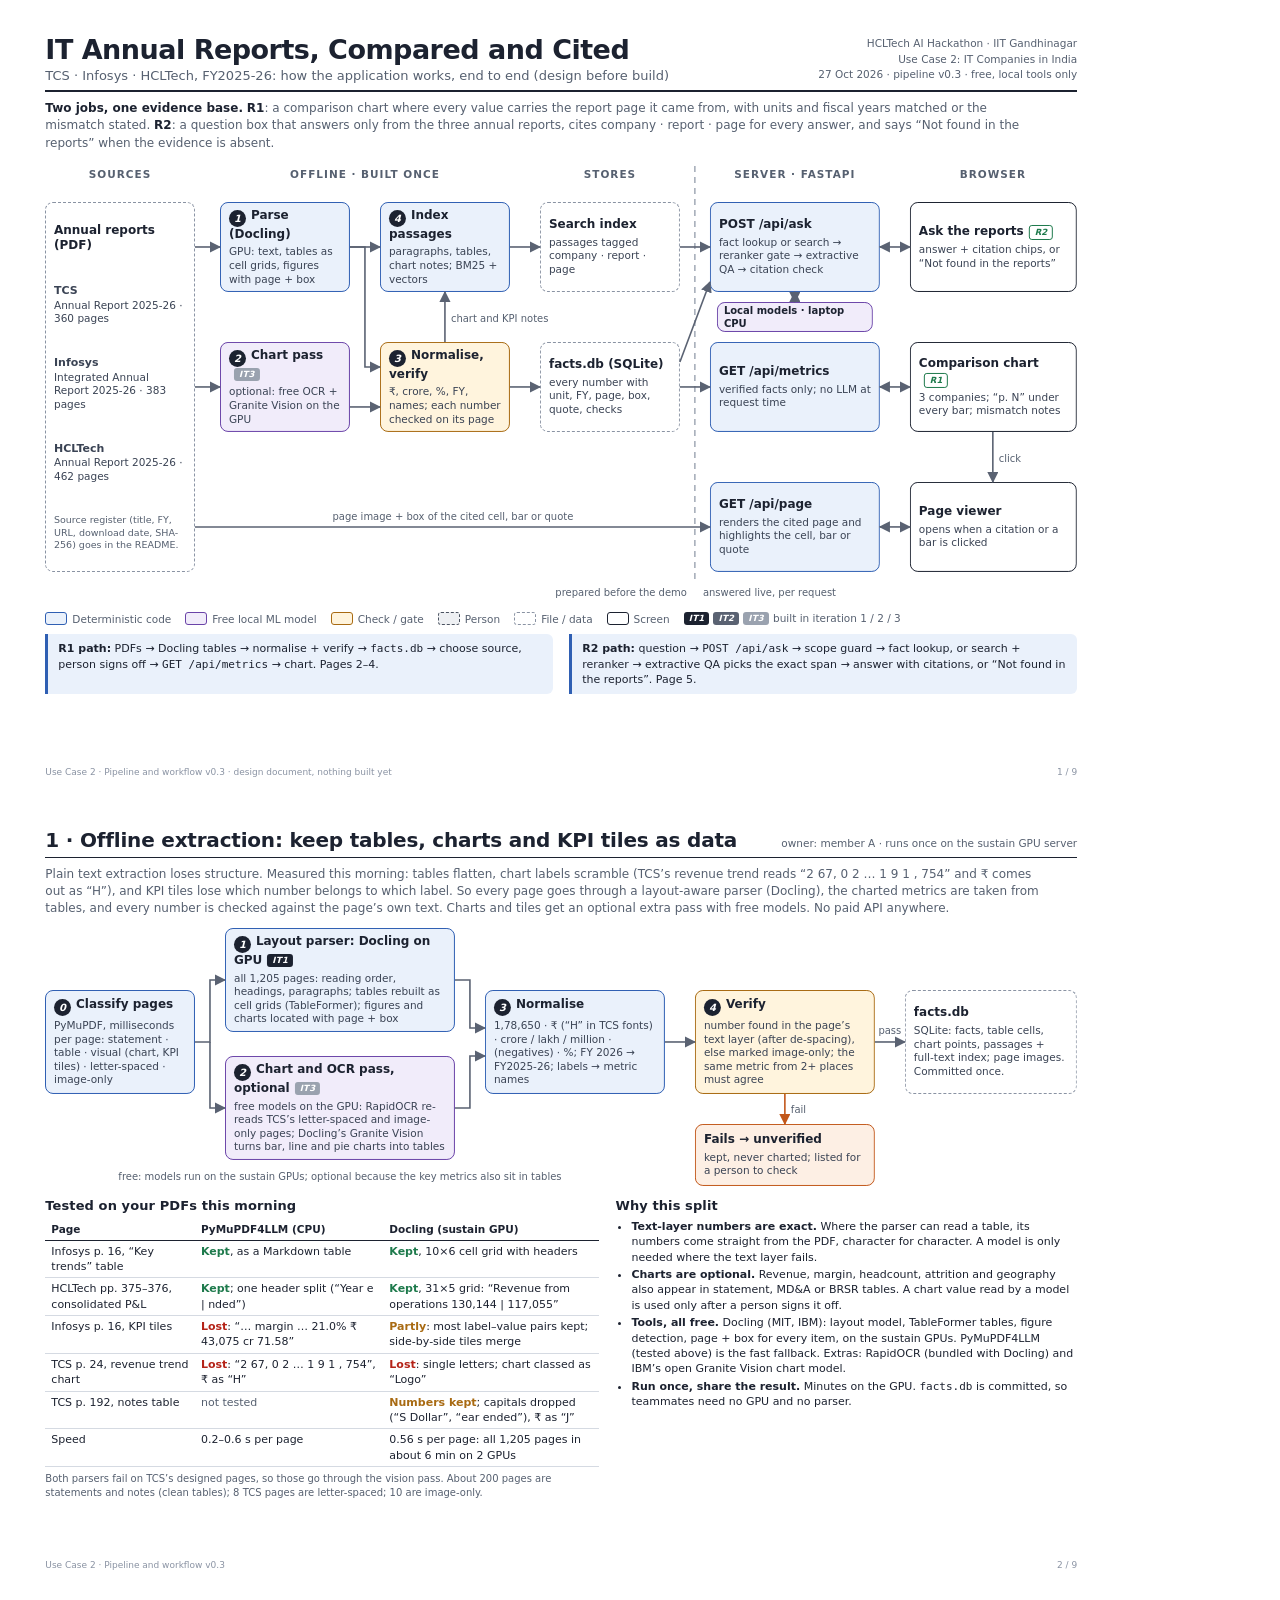
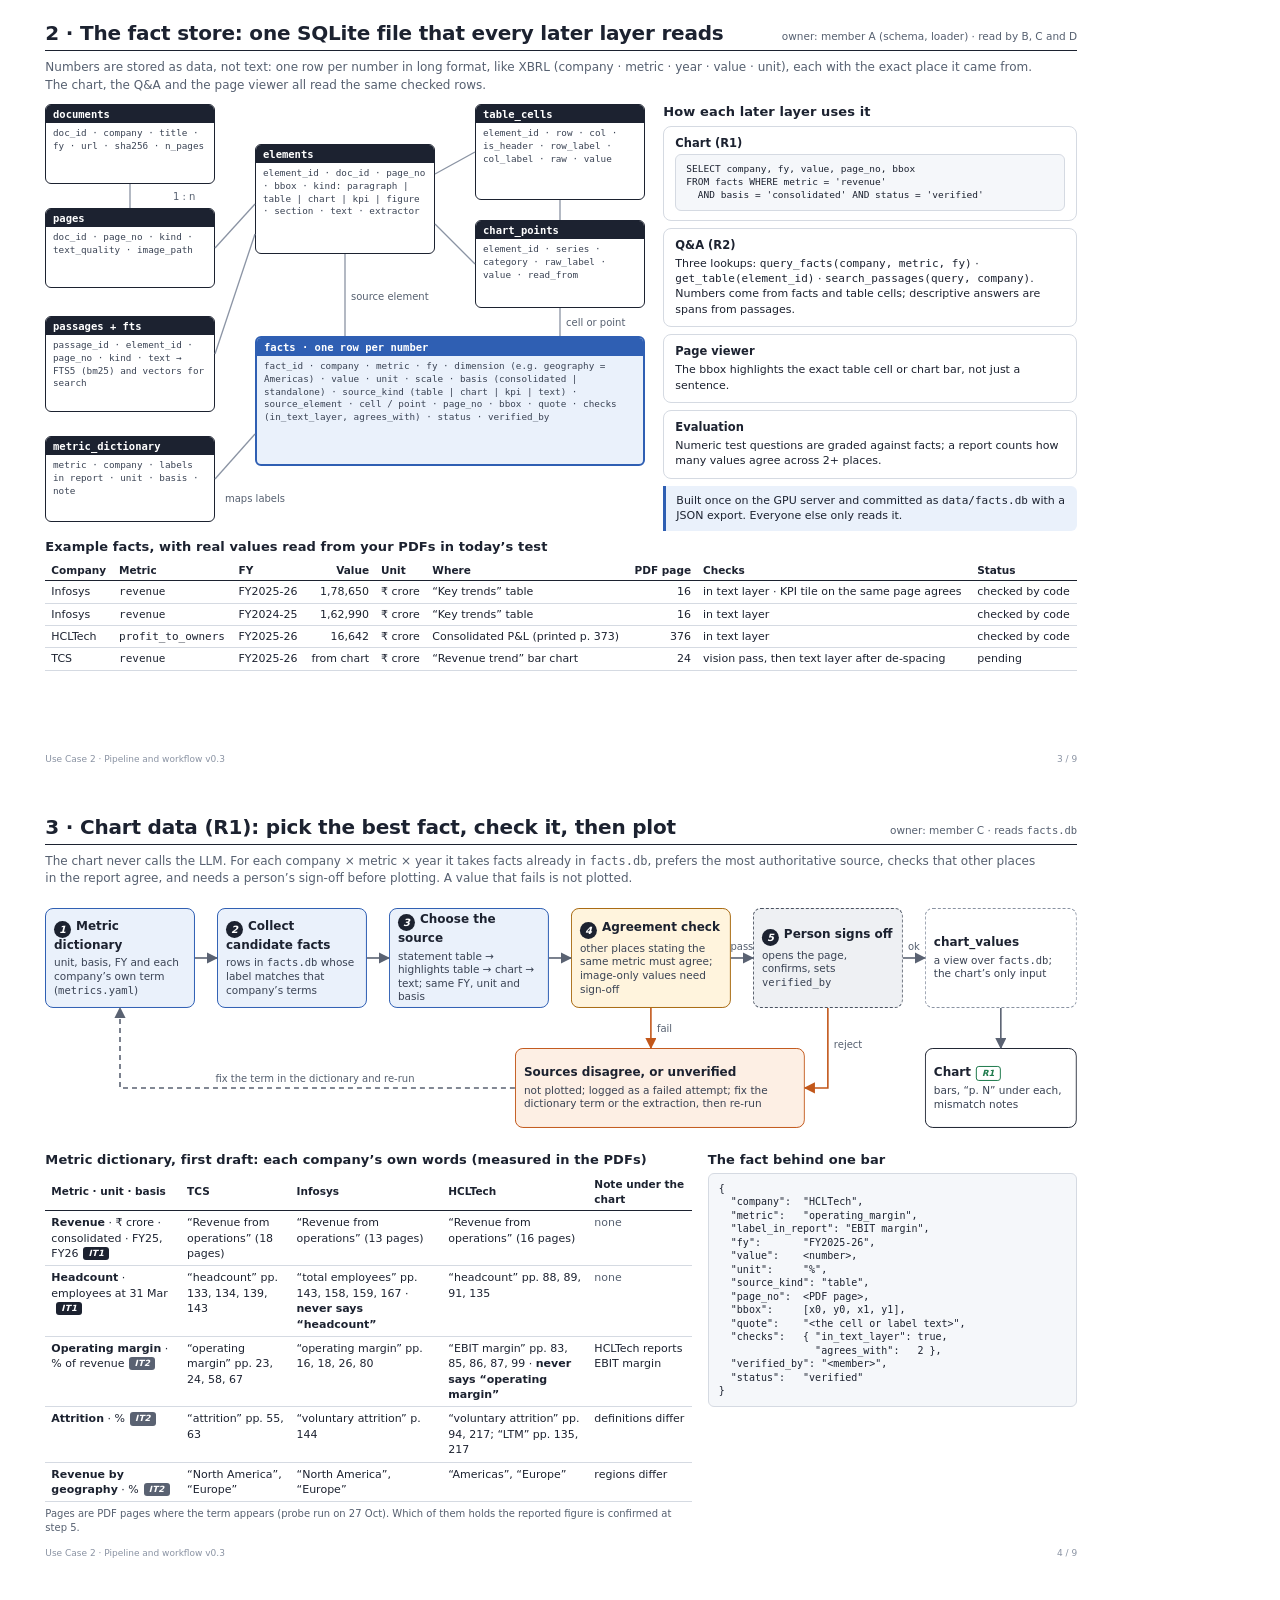
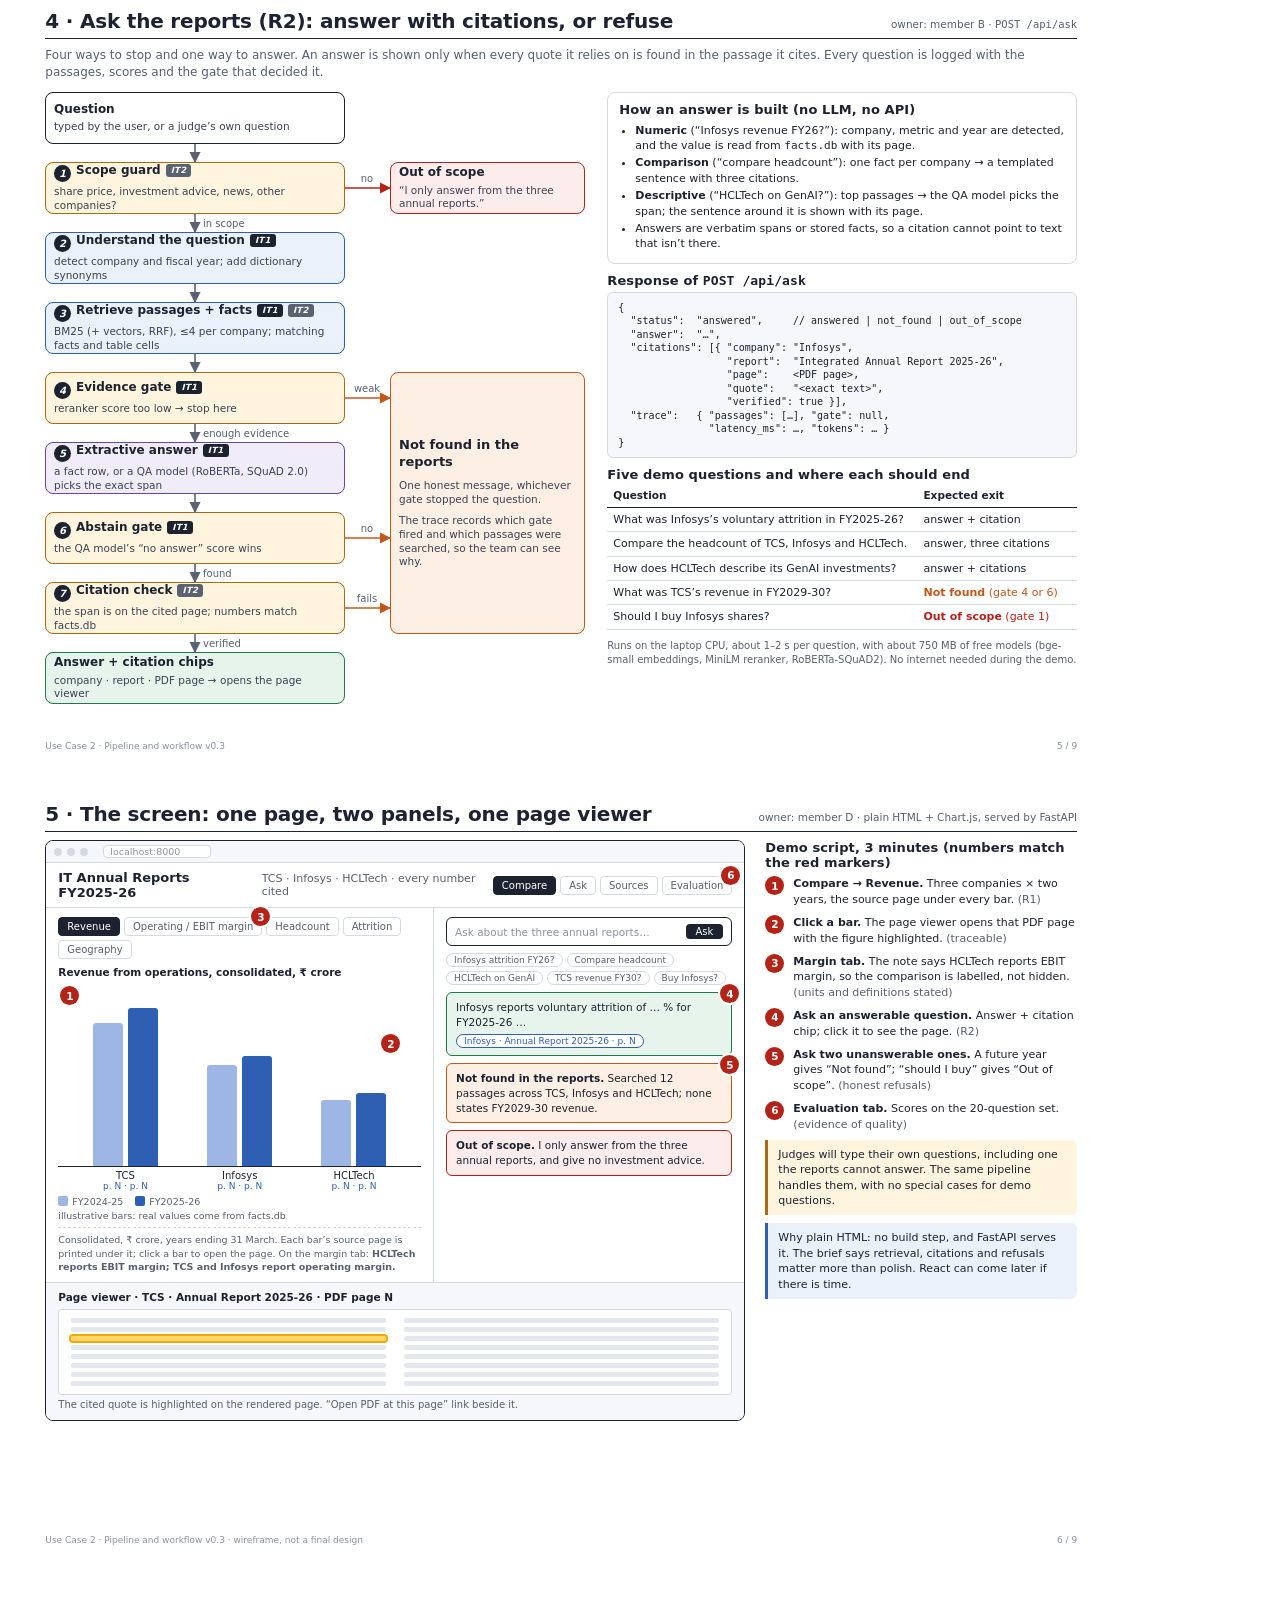
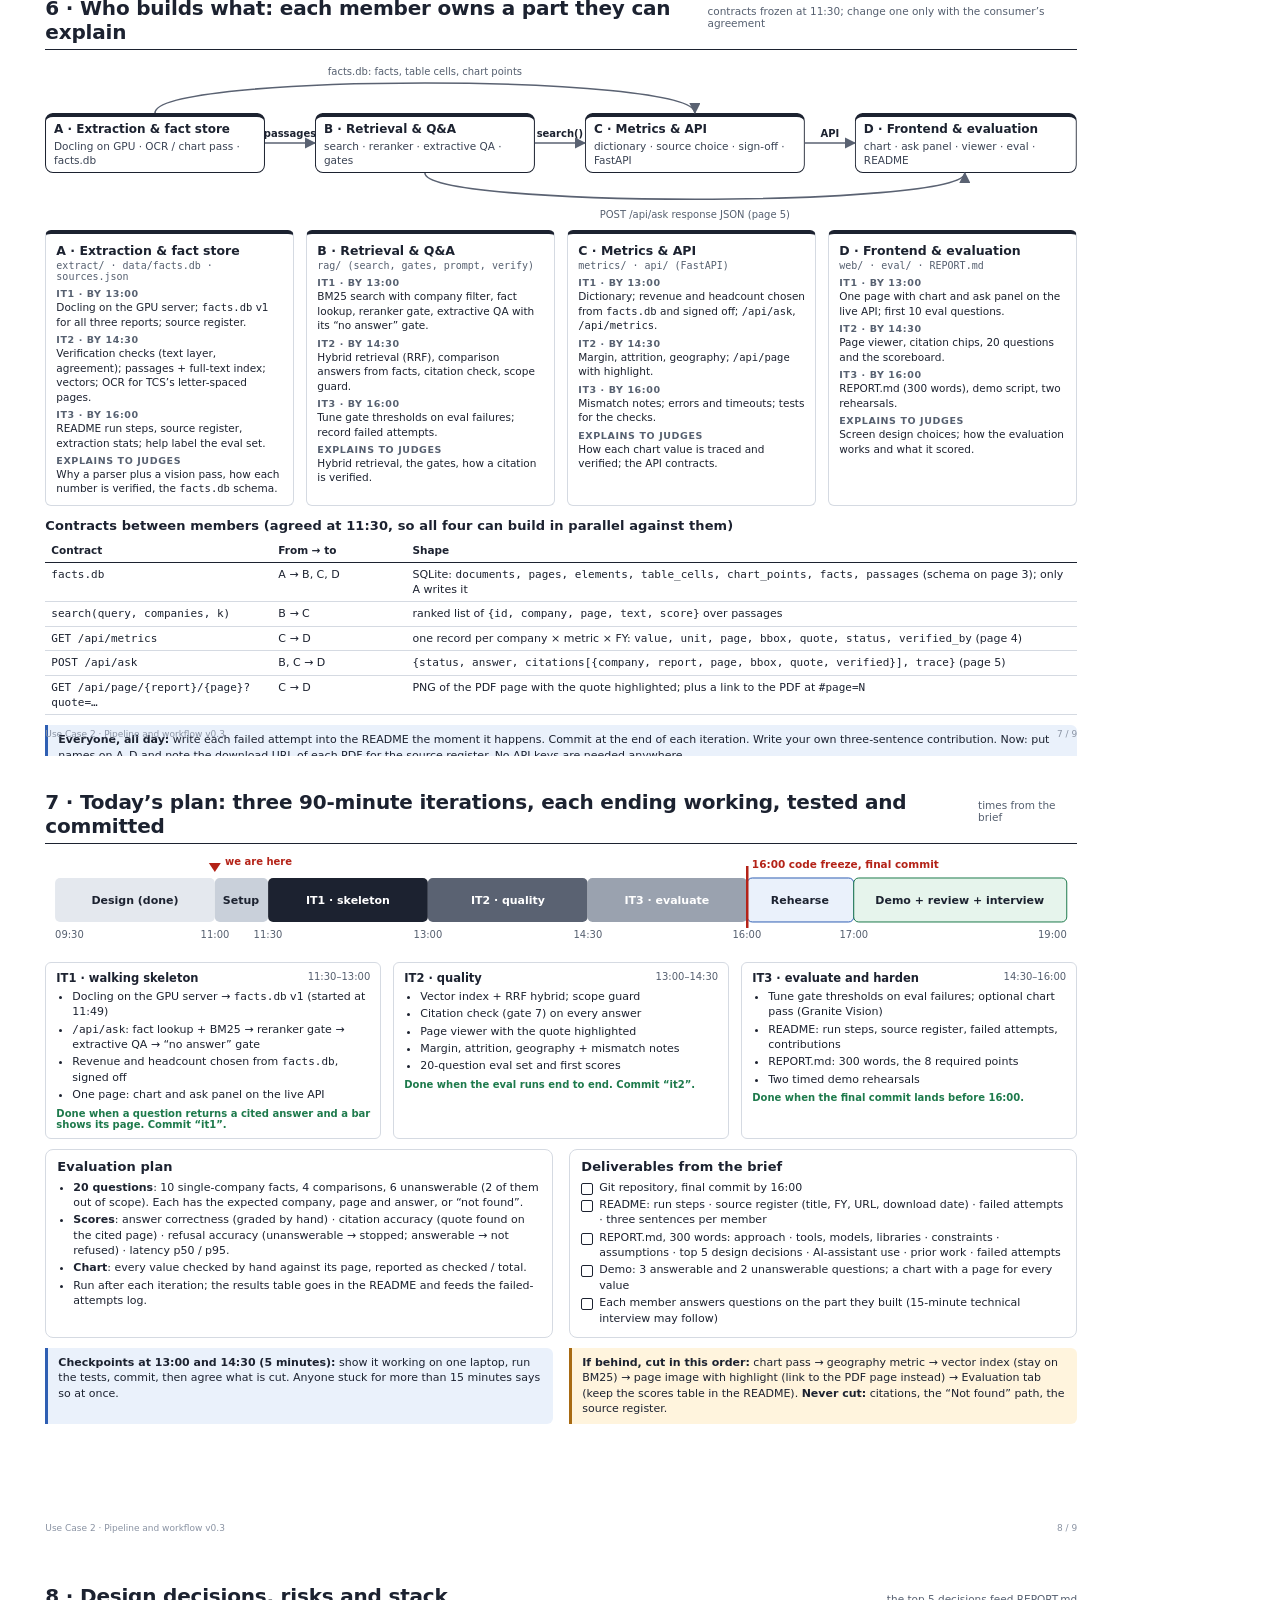
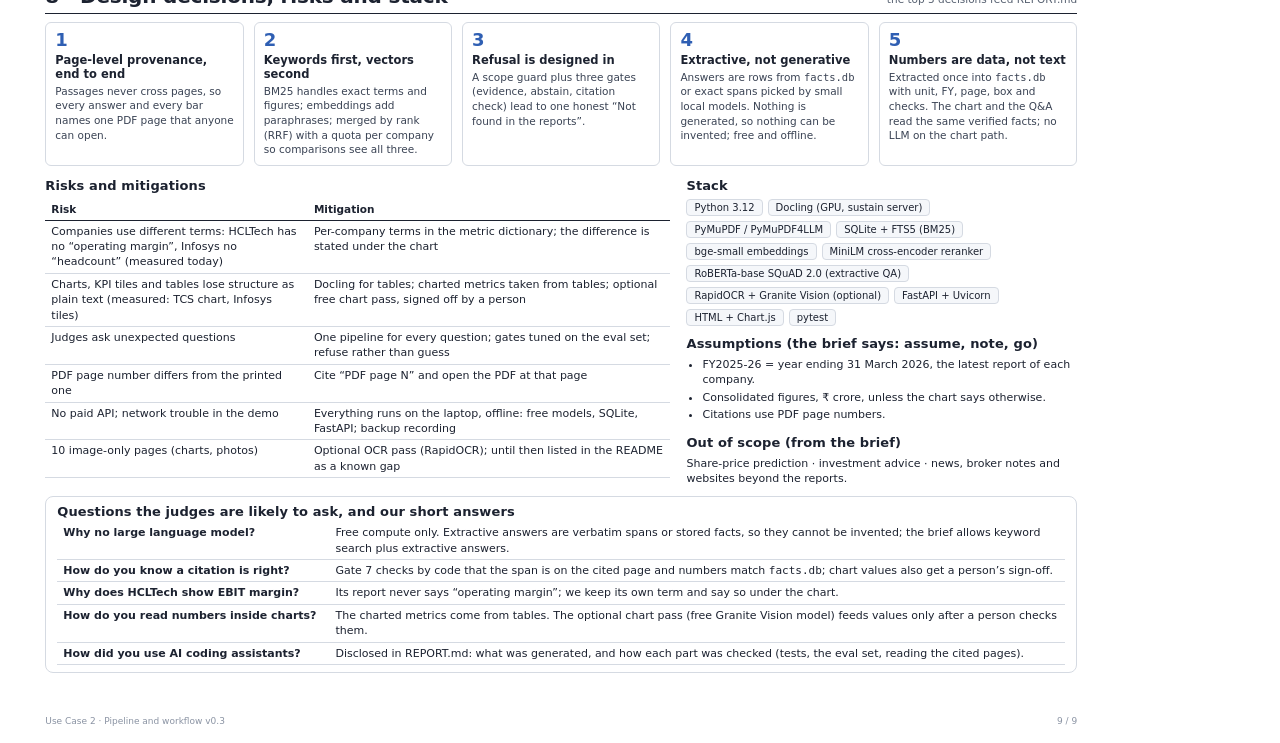
==== docs/pipeline.html @ a020ee58 "Add design doc and project setup" ====
<!doctype html>
<html lang="en">
<head>
<meta charset="utf-8">
<title>Pipeline and Workflow</title>
<style>
@page { size: A4 landscape; margin: 0; }
:root {
  --ink: #1C2230; --muted: #566070; --faint: #8A93A3; --line: #D5DAE2; --soft: #F5F7FA;
  --code-bg: #EAF1FB; --code: #2F5FB3;
  --llm-bg: #F1ECFA; --llm: #6A43A8;
  --gate-bg: #FFF4DD; --gate: #A86A12;
  --human-bg: #EEF0F3; --human: #4A5260;
  --ok-bg: #E6F4EC; --ok: #1E7A4C;
  --nf-bg: #FDEFE4; --nf: #C2571A;
  --oos-bg: #FDECEC; --oos: #B42318;
}
* { box-sizing: border-box; }
html, body { margin: 0; padding: 0; background: #fff; color: var(--ink);
  font-family: "Noto Sans", "DejaVu Sans", Arial, sans-serif;
  -webkit-print-color-adjust: exact; print-color-adjust: exact; }
.page { width: 297mm; height: 210mm; padding: 9mm 12mm 10mm; position: relative; overflow: hidden;
  break-after: page; display: flex; flex-direction: column; }
.page:last-child { break-after: auto; }
.hdr { display: flex; justify-content: space-between; align-items: baseline;
  border-bottom: 1.5px solid var(--ink); padding-bottom: 5px; margin-bottom: 8px; }
.hdr h2 { margin: 0; font-size: 20px; letter-spacing: -0.2px; }
.hdr .tag { font-size: 10.5px; color: var(--muted); }
.lede { font-size: 12px; color: var(--muted); margin: 0 0 10px; line-height: 1.45; max-width: 1000px; }
.foot { position: absolute; left: 12mm; right: 12mm; bottom: 4.5mm; display: flex;
  justify-content: space-between; font-size: 9px; color: var(--faint); }
h3 { font-size: 13px; margin: 0 0 6px; letter-spacing: 0.1px; }
h4 { font-size: 11.5px; margin: 0 0 4px; }
p, li, td, th { font-size: 11px; line-height: 1.4; }
ul { margin: 0; padding-left: 16px; }
li { margin: 0 0 2px; }
code, pre { font-family: "Noto Sans Mono", "DejaVu Sans Mono", monospace; }
pre { font-size: 10px; line-height: 1.35; background: var(--soft); border: 1px solid var(--line);
  border-radius: 6px; padding: 8px 10px; margin: 0; white-space: pre; }
table { border-collapse: collapse; width: 100%; }
th { text-align: left; font-weight: 700; color: var(--ink); border-bottom: 1.5px solid var(--ink); padding: 4px 6px; font-size: 10.5px; }
td { border-bottom: 1px solid var(--line); padding: 4px 6px; vertical-align: top; }
td.num, th.num { text-align: right; font-variant-numeric: tabular-nums; }
table.tight td, table.tight th { padding: 3px 6px; }
.muted { color: var(--muted); }
.small { font-size: 10px; }

/* diagram nodes */
svg.d { width: 100%; height: auto; display: block; overflow: visible; }
svg.d text { font-family: "Noto Sans", "DejaVu Sans", Arial, sans-serif; }
.n { width: 100%; height: 100%; border: 1.5px solid; border-radius: 8px; padding: 6px 8px;
  font-size: 10.5px; line-height: 1.3; display: flex; flex-direction: column; justify-content: center;
  gap: 3px; color: var(--ink); overflow: hidden; }
.n b { font-size: 12px; display: block; }
.n span { color: #3A4354; }
.n .sm { font-size: 9.5px; color: var(--muted); }
.code { background: var(--code-bg); border-color: var(--code); }
.llm { background: var(--llm-bg); border-color: var(--llm); }
.gate { background: var(--gate-bg); border-color: var(--gate); }
.human { background: var(--human-bg); border-color: var(--human); border-style: dashed; }
.data { background: #fff; border-color: var(--faint); border-style: dashed; }
.ui { background: #fff; border-color: var(--ink); }
.ok { background: var(--ok-bg); border-color: var(--ok); }
.nf { background: var(--nf-bg); border-color: var(--nf); }
.oos { background: var(--oos-bg); border-color: var(--oos); }
.file { width: 100%; height: 100%; border: 1px dashed var(--faint); border-radius: 4px; background: #fff;
  font-family: "Noto Sans Mono", "DejaVu Sans Mono", monospace; font-size: 9.5px; color: var(--muted);
  display: flex; align-items: center; justify-content: center; }
.k { display: inline-flex; width: 17px; height: 17px; border-radius: 50%; background: var(--ink); color: #fff;
  font-size: 10px; font-weight: 700; align-items: center; justify-content: center; margin-right: 5px; flex: none; vertical-align: -3px; }
.it { display: inline-block; font-size: 8.5px; font-weight: 700; padding: 1px 5px; border-radius: 3px; color: #fff;
  background: var(--ink); margin-left: 5px; letter-spacing: 0.3px; vertical-align: 1px; line-height: 1.3; }
.it.i2 { background: #5A6272; } .it.i3 { background: #9AA2AF; }
.req { display: inline-block; font-size: 8.5px; font-weight: 700; padding: 1px 5px; border-radius: 3px;
  color: var(--ok); border: 1px solid var(--ok); margin-left: 5px; }
.pill { display: inline-block; font-size: 9px; font-weight: 700; padding: 1px 6px; border-radius: 9px;
  background: var(--llm); color: #fff; margin-top: 2px; align-self: flex-start; }
.edge { stroke: #5A6272; stroke-width: 1.6; fill: none; marker-end: url(#ah); }
.edge.two { marker-start: url(#ahs); }
.edge.dash { stroke-dasharray: 5 4; }
.edge.red { stroke: var(--oos); marker-end: url(#ah-red); }
.edge.or { stroke: var(--nf); marker-end: url(#ah-or); }
.edge.thin { stroke-width: 1.2; stroke-dasharray: 2 3; marker-end: none; }
.el { font-size: 10px; fill: var(--muted); }
.el.b { font-weight: 700; fill: var(--ink); }
.colh { font-size: 10.5px; font-weight: 700; fill: var(--muted); letter-spacing: 1px; }

/* legend */
.legend { display: flex; flex-wrap: wrap; gap: 6px 14px; align-items: center; font-size: 10.5px; color: var(--muted); }
.legend .sw { display: inline-block; width: 22px; height: 13px; border: 1.5px solid; border-radius: 3px; margin-right: 5px; vertical-align: -2px; }

/* layout helpers */
.row { display: flex; gap: 16px; }
.col { flex: 1; min-width: 0; }
.panel { border: 1px solid var(--line); border-radius: 8px; padding: 9px 11px; background: #fff; }
.callout { border-left: 3px solid var(--code); background: var(--code-bg); padding: 7px 10px; border-radius: 0 6px 6px 0; font-size: 11px; line-height: 1.4; }
.callout.warn { border-left-color: var(--gate); background: var(--gate-bg); }

/* title page */
.title { display: flex; justify-content: space-between; align-items: flex-end; border-bottom: 2px solid var(--ink);
  padding-bottom: 7px; margin-bottom: 8px; }
.title h1 { font-size: 27px; margin: 0; letter-spacing: -0.5px; }
.title .sub { font-size: 13px; color: var(--muted); margin-top: 3px; }
.title .meta { text-align: right; font-size: 10.5px; color: var(--muted); line-height: 1.5; }

/* wireframe (page 5) */
.wire { border: 1.5px solid var(--ink); border-radius: 8px; overflow: hidden; position: relative; background: #fff; }
.chrome { height: 22px; background: var(--soft); border-bottom: 1px solid var(--line); display: flex; align-items: center; gap: 5px; padding: 0 8px; font-size: 9.5px; color: var(--faint); }
.chrome i { width: 8px; height: 8px; border-radius: 50%; background: var(--line); display: inline-block; }
.chrome span { margin-left: 10px; background: #fff; border: 1px solid var(--line); border-radius: 4px; padding: 0 30px 0 6px; }
.apphdr { display: flex; align-items: center; gap: 10px; padding: 7px 12px; border-bottom: 1px solid var(--line); font-size: 11px; }
.apphdr b { font-size: 13px; }
.apphdr nav { margin-left: auto; display: flex; gap: 4px; }
.apphdr nav a, .tabs a { font-size: 10px; padding: 3px 8px; border: 1px solid var(--line); border-radius: 4px; color: var(--muted); position: relative; }
.apphdr nav a.on, .tabs a.on { background: var(--ink); color: #fff; border-color: var(--ink); }
.wgrid { display: grid; grid-template-columns: 1.25fr 1fr; }
.wchart { padding: 9px 12px; border-right: 1px solid var(--line); position: relative; }
.wask { padding: 9px 12px; display: flex; flex-direction: column; gap: 7px; position: relative; }
.tabs { display: flex; gap: 4px; flex-wrap: wrap; margin-bottom: 7px; }
.wq { font-size: 10.5px; color: var(--ink); font-weight: 700; margin-bottom: 4px; }
.bars { height: 185px; display: flex; align-items: flex-end; justify-content: space-around; border-bottom: 1.5px solid var(--ink); padding: 0 10px; position: relative; }
.grp { display: flex; gap: 5px; align-items: flex-end; height: 100%; position: relative; }
.bar { width: 30px; background: #9DB6E3; border-radius: 3px 3px 0 0; position: relative; }
.bar.y2 { background: var(--code); }
.blabels { display: flex; justify-content: space-around; padding: 3px 10px 0; font-size: 10px; text-align: center; }
.blabels div { width: 90px; }
.blabels small { display: block; color: var(--code); font-size: 9px; }
.wlegend { font-size: 9.5px; color: var(--muted); margin-top: 5px; display: flex; flex-wrap: wrap; gap: 3px 12px; }
.wlegend span { white-space: nowrap; }
.wlegend i { display: inline-block; width: 10px; height: 10px; border-radius: 2px; vertical-align: -1px; margin-right: 4px; }
.wnote { font-size: 9.5px; color: var(--muted); border-top: 1px dashed var(--line); margin-top: 6px; padding-top: 5px; line-height: 1.4; }
.inp { border: 1.5px solid var(--ink); border-radius: 6px; padding: 6px 8px; font-size: 10.5px; color: var(--faint); display: flex; justify-content: space-between; align-items: center; }
.inp .btn { background: var(--ink); color: #fff; border-radius: 4px; padding: 2px 10px; font-size: 10px; }
.chips { display: flex; flex-wrap: wrap; gap: 4px; }
.chips span { font-size: 9px; border: 1px solid var(--line); border-radius: 10px; padding: 1px 7px; color: var(--muted); }
.card { border: 1.5px solid; border-radius: 6px; padding: 7px 9px; font-size: 10.5px; line-height: 1.4; position: relative; }
.card.okc { border-color: var(--ok); background: var(--ok-bg); }
.card.nfc { border-color: var(--nf); background: var(--nf-bg); }
.cite { display: inline-block; font-size: 9px; border: 1px solid var(--code); color: var(--code); background: #fff; border-radius: 10px; padding: 0 7px; margin: 4px 4px 0 0; }
.viewer { border-top: 1px solid var(--line); padding: 8px 12px 10px; background: var(--soft); position: relative; }
.viewer .vh { font-size: 10.5px; font-weight: 700; margin-bottom: 6px; }
.sheet { background: #fff; border: 1px solid var(--line); border-radius: 3px; padding: 8px 12px; display: grid; grid-template-columns: 1fr 1fr; gap: 4px 18px; }
.sheet i { display: block; height: 5px; background: #E4E8EE; border-radius: 2px; }
.sheet i.hl { background: #FFD66B; outline: 2px solid #F2A900; }
.mk { position: absolute; width: 19px; height: 19px; border-radius: 50%; background: var(--oos); color: #fff; font-size: 10.5px;
  font-weight: 700; font-style: normal; display: inline-flex; align-items: center; justify-content: center; box-shadow: 0 0 0 2px #fff; z-index: 2; }
.steps { counter-reset: s; list-style: none; padding: 0; margin: 0; }
.steps li { position: relative; padding-left: 28px; margin-bottom: 8px; font-size: 11px; line-height: 1.4; }
.steps li::before { counter-increment: s; content: counter(s); position: absolute; left: 0; top: 0; width: 19px; height: 19px;
  border-radius: 50%; background: var(--oos); color: #fff; font-size: 10.5px; font-weight: 700; display: flex; align-items: center; justify-content: center; }
.steps li em { font-style: normal; color: var(--muted); }

/* team cards */
.cards { display: grid; grid-template-columns: repeat(4, 1fr); gap: 12px; }
.mcard { border: 1px solid var(--line); border-top: 4px solid var(--ink); border-radius: 6px; padding: 9px 10px; }
.mcard h4 { font-size: 12.5px; margin-bottom: 2px; }
.mcard .own { font-size: 10px; color: var(--muted); margin-bottom: 6px; font-family: "Noto Sans Mono", "DejaVu Sans Mono", monospace; }
.mcard dl { margin: 0; }
.mcard dt { font-size: 9.5px; font-weight: 700; color: var(--muted); letter-spacing: 0.6px; margin-top: 5px; }
.mcard dd { margin: 1px 0 0; font-size: 10.5px; line-height: 1.38; }

/* iteration cards */
.icards { display: grid; grid-template-columns: repeat(3, 1fr); gap: 12px; }
.icard { border: 1px solid var(--line); border-radius: 6px; padding: 8px 10px; }
.icard h4 { display: flex; justify-content: space-between; }
.icard h4 span { color: var(--muted); font-weight: 400; font-size: 10px; }
.done { margin-top: 5px; font-size: 10px; color: var(--ok); font-weight: 700; }
.check { list-style: none; padding: 0; }
.check li { padding-left: 18px; position: relative; }
.check li::before { content: ""; position: absolute; left: 0; top: 3px; width: 10px; height: 10px; border: 1.5px solid var(--ink); border-radius: 2px; }

/* decisions */
.dec { display: grid; grid-template-columns: repeat(5, 1fr); gap: 10px; }
.dcard { border: 1px solid var(--line); border-radius: 6px; padding: 8px 9px; }
.dcard .num { font-size: 18px; font-weight: 700; color: var(--code); line-height: 1; }
.dcard h4 { margin: 4px 0 3px; font-size: 11.5px; }
.dcard p { margin: 0; font-size: 10.5px; color: #3A4354; }
.stack { display: flex; flex-wrap: wrap; gap: 5px; }
/* schema boxes */
.er { width: 100%; height: 100%; border: 1.3px solid var(--ink); border-radius: 6px; background: #fff; overflow: hidden; }
.er h5 { margin: 0; padding: 3px 7px; background: var(--ink); color: #fff; font-size: 10.5px; font-family: "Noto Sans Mono", "DejaVu Sans Mono", monospace; }
.er p { margin: 0; padding: 4px 7px; font-family: "Noto Sans Mono", "DejaVu Sans Mono", monospace; font-size: 9.3px; line-height: 1.38; color: #3A4354; }
.er.key { border-color: var(--code); border-width: 2px; background: var(--code-bg); }
.er.key h5 { background: var(--code); }
.stack span { font-size: 10px; border: 1px solid var(--line); border-radius: 4px; padding: 2px 7px; background: var(--soft); }
</style>
</head>
<body>

<svg width="0" height="0" style="position:absolute" aria-hidden="true">
  <defs>
    <marker id="ah" viewBox="0 0 10 10" refX="9" refY="5" markerWidth="7" markerHeight="7" orient="auto"><path d="M0,0 L10,5 L0,10 z" fill="#5A6272"/></marker>
    <marker id="ahs" viewBox="0 0 10 10" refX="1" refY="5" markerWidth="7" markerHeight="7" orient="auto"><path d="M10,0 L0,5 L10,10 z" fill="#5A6272"/></marker>
    <marker id="ah-red" viewBox="0 0 10 10" refX="9" refY="5" markerWidth="7" markerHeight="7" orient="auto"><path d="M0,0 L10,5 L0,10 z" fill="#B42318"/></marker>
    <marker id="ah-or" viewBox="0 0 10 10" refX="9" refY="5" markerWidth="7" markerHeight="7" orient="auto"><path d="M0,0 L10,5 L0,10 z" fill="#C2571A"/></marker>
  </defs>
</svg>

<!-- ============================ PAGE 1: OVERVIEW ============================ -->
<section class="page">
  <div class="title">
    <div>
      <h1>IT Annual Reports, Compared and Cited</h1>
      <div class="sub">TCS · Infosys · HCLTech, FY2025-26: how the application works, end to end (design before build)</div>
    </div>
    <div class="meta">HCLTech AI Hackathon · IIT Gandhinagar<br>Use Case 2: IT Companies in India<br>27 Oct 2026 · pipeline v0.3 · free, local tools only</div>
  </div>
  <p class="lede"><b style="color:var(--ink)">Two jobs, one evidence base.</b> <b style="color:var(--ink)">R1</b>: a comparison chart where every value carries the report page it came from, with units and fiscal years matched or the mismatch stated.
    <b style="color:var(--ink)">R2</b>: a question box that answers only from the three annual reports, cites company · report · page for every answer, and says “Not found in the reports” when the evidence is absent.</p>

  <svg class="d" viewBox="0 0 1032 440">
    <text class="colh" x="75" y="16" text-anchor="middle">SOURCES</text>
    <text class="colh" x="320" y="16" text-anchor="middle">OFFLINE · BUILT ONCE</text>
    <text class="colh" x="565" y="16" text-anchor="middle">STORES</text>
    <text class="colh" x="750" y="16" text-anchor="middle">SERVER · FASTAPI</text>
    <text class="colh" x="948" y="16" text-anchor="middle">BROWSER</text>
    <line x1="650" y1="4" x2="650" y2="418" stroke="#8A93A3" stroke-width="1.2" stroke-dasharray="6 5"/>
    <text class="el" x="642" y="434" text-anchor="end">prepared before the demo</text>
    <text class="el" x="658" y="434">answered live, per request</text>

    <foreignObject x="0" y="40" width="150" height="370"><div class="n data" style="justify-content:space-around">
      <b>Annual reports (PDF)</b>
      <span><b style="font-size:11px">TCS</b> Annual Report 2025-26 · 360 pages</span>
      <span><b style="font-size:11px">Infosys</b> Integrated Annual Report 2025-26 · 383 pages</span>
      <span><b style="font-size:11px">HCLTech</b> Annual Report 2025-26 · 462 pages</span>
      <span class="sm">Source register (title, FY, URL, download date, SHA-256) goes in the README.</span>
    </div></foreignObject>

    <foreignObject x="175" y="40" width="130" height="90"><div class="n code"><b><i class="k">1</i>Parse (Docling)</b><span>GPU: text, tables as cell grids, figures with page + box</span></div></foreignObject>
    <foreignObject x="175" y="180" width="130" height="90"><div class="n llm"><b><i class="k">2</i>Chart pass<i class="it i3">IT3</i></b><span>optional: free OCR + Granite Vision on the GPU</span></div></foreignObject>
    <foreignObject x="335" y="40" width="130" height="90"><div class="n code"><b><i class="k">4</i>Index passages</b><span>paragraphs, tables, chart notes; BM25 + vectors</span></div></foreignObject>
    <foreignObject x="335" y="180" width="130" height="90"><div class="n gate"><b><i class="k">3</i>Normalise, verify</b><span>₹, crore, %, FY, names; each number checked on its page</span></div></foreignObject>

    <foreignObject x="495" y="40" width="140" height="90"><div class="n data"><b>Search index</b><span>passages tagged company · report · page</span></div></foreignObject>
    <foreignObject x="495" y="180" width="140" height="90"><div class="n data"><b>facts.db (SQLite)</b><span>every number with unit, FY, page, box, quote, checks</span></div></foreignObject>

    <foreignObject x="665" y="40" width="170" height="90"><div class="n code"><b>POST /api/ask</b><span>fact lookup or search → reranker gate → extractive QA → citation check</span></div></foreignObject>
    <foreignObject x="672" y="140" width="156" height="30"><div class="n llm" style="padding:2px 6px;align-items:center"><b style="font-size:10px">Local models · laptop CPU</b></div></foreignObject>
    <foreignObject x="665" y="180" width="170" height="90"><div class="n code"><b>GET /api/metrics</b><span>verified facts only; no LLM at request time</span></div></foreignObject>
    <foreignObject x="665" y="320" width="170" height="90"><div class="n code"><b>GET /api/page</b><span>renders the cited page and highlights the cell, bar or quote</span></div></foreignObject>

    <foreignObject x="865" y="40" width="167" height="90"><div class="n ui"><b>Ask the reports<i class="req">R2</i></b><span>answer + citation chips, or “Not found in the reports”</span></div></foreignObject>
    <foreignObject x="865" y="180" width="167" height="90"><div class="n ui"><b>Comparison chart<i class="req">R1</i></b><span>3 companies; “p. N” under every bar; mismatch notes</span></div></foreignObject>
    <foreignObject x="865" y="320" width="167" height="90"><div class="n ui"><b>Page viewer</b><span>opens when a citation or a bar is clicked</span></div></foreignObject>

    <path class="edge" d="M150,85 L175,85"/>
    <path class="edge" d="M150,225 L175,225"/>
    <path class="edge" d="M305,85 L335,85"/>
    <path class="edge" d="M305,85 L320,85 L320,205 L335,205"/>
    <path class="edge" d="M305,245 L335,245"/>
    <path class="edge" d="M400,180 L400,130"/>
    <text class="el" x="406" y="160">chart and KPI notes</text>
    <path class="edge" d="M465,85 L495,85"/>
    <path class="edge" d="M465,225 L495,225"/>
    <path class="edge" d="M635,85 L665,85"/>
    <path class="edge" d="M635,225 L665,225"/>
    <path class="edge" d="M635,200 L665,120"/>
    <path class="edge" d="M150,365 L665,365"/>
    <text class="el" x="408" y="358" text-anchor="middle">page image + box of the cited cell, bar or quote</text>
    <path class="edge two" d="M750,130 L750,140"/>
    <path class="edge two" d="M835,85 L865,85"/>
    <path class="edge two" d="M835,225 L865,225"/>
    <path class="edge two" d="M835,365 L865,365"/>
    <path class="edge" d="M948,270 L948,320"/>
    <text class="el" x="954" y="300">click</text>
  </svg>

  <div style="margin-top:10px" class="legend">
    <span><i class="sw" style="background:var(--code-bg);border-color:var(--code)"></i>Deterministic code</span>
    <span><i class="sw" style="background:var(--llm-bg);border-color:var(--llm)"></i>Free local ML model</span>
    <span><i class="sw" style="background:var(--gate-bg);border-color:var(--gate)"></i>Check / gate</span>
    <span><i class="sw" style="background:var(--human-bg);border-color:var(--human);border-style:dashed"></i>Person</span>
    <span><i class="sw" style="background:#fff;border-color:var(--faint);border-style:dashed"></i>File / data</span>
    <span><i class="sw" style="background:#fff;border-color:var(--ink)"></i>Screen</span>
    <span><i class="it" style="margin:0 4px 0 0">IT1</i><i class="it i2" style="margin:0 4px 0 0">IT2</i><i class="it i3" style="margin:0 4px 0 0">IT3</i>built in iteration 1 / 2 / 3</span>
  </div>
  <div class="row" style="margin-top:9px">
    <div class="callout col"><b>R1 path:</b> PDFs → Docling tables → normalise + verify → <code>facts.db</code> → choose source, person signs off → <code>GET /api/metrics</code> → chart. Pages 2–4.</div>
    <div class="callout col"><b>R2 path:</b> question → <code>POST /api/ask</code> → scope guard → fact lookup, or search + reranker → extractive QA picks the exact span → answer with citations, or “Not found in the reports”. Page 5.</div>
  </div>
  <div class="foot"><span>Use Case 2 · Pipeline and workflow v0.3 · design document, nothing built yet</span><span>1 / 9</span></div>
</section>

<!-- ============================ PAGE 2: EXTRACTION ============================ -->
<section class="page">
  <div class="hdr"><h2>1 · Offline extraction: keep tables, charts and KPI tiles as data</h2><span class="tag">owner: member A · runs once on the sustain GPU server</span></div>
  <p class="lede">Plain text extraction loses structure. Measured this morning: tables flatten, chart labels scramble (TCS’s revenue trend reads “2 67, 0 2 … 1 9 1 , 754” and ₹ comes out as “H”), and KPI tiles lose which number belongs to which label. So every page goes through a layout-aware parser (Docling), the charted metrics are taken from tables, and every number is checked against the page’s own text. Charts and tiles get an optional extra pass with free models. No paid API anywhere.</p>

  <svg class="d" viewBox="0 0 1032 262">
    <foreignObject x="0" y="62" width="150" height="104"><div class="n code"><b><i class="k">0</i>Classify pages</b><span>PyMuPDF, milliseconds per page: statement · table · visual (chart, KPI tiles) · letter-spaced · image-only</span></div></foreignObject>
    <foreignObject x="180" y="0" width="230" height="104"><div class="n code"><b><i class="k">1</i>Layout parser: Docling on GPU<i class="it">IT1</i></b><span>all 1,205 pages: reading order, headings, paragraphs; tables rebuilt as cell grids (TableFormer); figures and charts located with page + box</span></div></foreignObject>
    <foreignObject x="180" y="128" width="230" height="104"><div class="n llm"><b><i class="k">2</i>Chart and OCR pass, optional<i class="it i3">IT3</i></b><span>free models on the GPU: RapidOCR re-reads TCS’s letter-spaced and image-only pages; Docling’s Granite Vision turns bar, line and pie charts into tables</span></div></foreignObject>
    <foreignObject x="440" y="62" width="180" height="104"><div class="n code"><b><i class="k">3</i>Normalise</b><span>1,78,650 · ₹ (“H” in TCS fonts) · crore / lakh / million · (negatives) · %; FY 2026 → FY2025-26; labels → metric names</span></div></foreignObject>
    <foreignObject x="650" y="62" width="180" height="104"><div class="n gate"><b><i class="k">4</i>Verify</b><span>number found in the page’s text layer (after de-spacing), else marked image-only; the same metric from 2+ places must agree</span></div></foreignObject>
    <foreignObject x="860" y="62" width="172" height="104"><div class="n data"><b>facts.db</b><span>SQLite: facts, table cells, chart points, passages + full-text index; page images. Committed once.</span></div></foreignObject>
    <foreignObject x="650" y="196" width="180" height="62"><div class="n nf"><b>Fails → unverified</b><span>kept, never charted; listed for a person to check</span></div></foreignObject>
    <text class="el" x="295" y="252" text-anchor="middle">free: models run on the sustain GPUs; optional because the key metrics also sit in tables</text>

    <path class="edge" d="M150,114 L165,114 L165,52 L180,52"/>
    <path class="edge" d="M165,114 L165,180 L180,180"/>
    <path class="edge" d="M410,52 L425,52 L425,100 L440,100"/>
    <path class="edge" d="M410,180 L425,180 L425,128 L440,128"/>
    <path class="edge" d="M620,114 L650,114"/>
    <path class="edge" d="M830,114 L860,114"/>
    <text class="el" x="845" y="106" text-anchor="middle">pass</text>
    <path class="edge or" d="M740,166 L740,196"/>
    <text class="el" x="746" y="185">fail</text>
  </svg>

  <div class="row" style="margin-top:8px">
    <div class="col" style="flex:1.2">
      <h3>Tested on your PDFs this morning</h3>
      <table class="tight">
        <tr><th style="width:27%">Page</th><th style="width:34%">PyMuPDF4LLM (CPU)</th><th>Docling (sustain GPU)</th></tr>
        <tr><td>Infosys p. 16, “Key trends” table</td><td><b style="color:var(--ok)">Kept</b>, as a Markdown table</td><td><b style="color:var(--ok)">Kept</b>, 10×6 cell grid with headers</td></tr>
        <tr><td>HCLTech pp. 375–376, consolidated P&amp;L</td><td><b style="color:var(--ok)">Kept</b>; one header split (“Year e | nded”)</td><td><b style="color:var(--ok)">Kept</b>, 31×5 grid: “Revenue from operations 130,144 | 117,055”</td></tr>
        <tr><td>Infosys p. 16, KPI tiles</td><td><b style="color:var(--oos)">Lost</b>: “… margin … 21.0% ₹ 43,075 cr 71.58”</td><td><b style="color:var(--gate)">Partly</b>: most label–value pairs kept; side-by-side tiles merge</td></tr>
        <tr><td>TCS p. 24, revenue trend chart</td><td><b style="color:var(--oos)">Lost</b>: “2 67, 0 2 … 1 9 1 , 754”, ₹ as “H”</td><td><b style="color:var(--oos)">Lost</b>: single letters; chart classed as “Logo”</td></tr>
        <tr><td>TCS p. 192, notes table</td><td class="muted">not tested</td><td><b style="color:var(--gate)">Numbers kept</b>; capitals dropped (“S Dollar”, “ear ended”), ₹ as “J”</td></tr>
        <tr><td>Speed</td><td>0.2–0.6 s per page</td><td>0.56 s per page: all 1,205 pages in about 6 min on 2 GPUs</td></tr>
      </table>
      <p class="small muted" style="margin:5px 0 0">Both parsers fail on TCS’s designed pages, so those go through the vision pass. About 200 pages are statements and notes (clean tables); 8 TCS pages are letter-spaced; 10 are image-only.</p>
    </div>
    <div class="col">
      <h3>Why this split</h3>
      <ul>
        <li><b>Text-layer numbers are exact.</b> Where the parser can read a table, its numbers come straight from the PDF, character for character. A model is only needed where the text layer fails.</li>
        <li><b>Charts are optional.</b> Revenue, margin, headcount, attrition and geography also appear in statement, MD&amp;A or BRSR tables. A chart value read by a model is used only after a person signs it off.</li>
        <li><b>Tools, all free.</b> Docling (MIT, IBM): layout model, TableFormer tables, figure detection, page + box for every item, on the sustain GPUs. PyMuPDF4LLM (tested above) is the fast fallback. Extras: RapidOCR (bundled with Docling) and IBM’s open Granite Vision chart model.</li>
        <li><b>Run once, share the result.</b> Minutes on the GPU. <code>facts.db</code> is committed, so teammates need no GPU and no parser.</li>
      </ul>
    </div>
  </div>
  <div class="foot"><span>Use Case 2 · Pipeline and workflow v0.3</span><span>2 / 9</span></div>
</section>

<!-- ============================ PAGE 3: FACT STORE ============================ -->
<section class="page">
  <div class="hdr"><h2>2 · The fact store: one SQLite file that every later layer reads</h2><span class="tag">owner: member A (schema, loader) · read by B, C and D</span></div>
  <p class="lede">Numbers are stored as data, not text: one row per number in long format, like XBRL (company · metric · year · value · unit), each with the exact place it came from. The chart, the Q&amp;A and the page viewer all read the same checked rows.</p>
  <div class="row" style="gap:18px">
    <div style="width:600px;flex:none">
      <svg class="d" viewBox="0 0 600 420">
        <foreignObject x="0" y="0" width="170" height="80"><div class="er"><h5>documents</h5><p>doc_id · company · title · fy · url · sha256 · n_pages</p></div></foreignObject>
        <foreignObject x="0" y="104" width="170" height="80"><div class="er"><h5>pages</h5><p>doc_id · page_no · kind · text_quality · image_path</p></div></foreignObject>
        <foreignObject x="210" y="40" width="180" height="110"><div class="er"><h5>elements</h5><p>element_id · doc_id · page_no · bbox · kind: paragraph | table | chart | kpi | figure · section · text · extractor</p></div></foreignObject>
        <foreignObject x="430" y="0" width="170" height="96"><div class="er"><h5>table_cells</h5><p>element_id · row · col · is_header · row_label · col_label · raw · value</p></div></foreignObject>
        <foreignObject x="430" y="116" width="170" height="88"><div class="er"><h5>chart_points</h5><p>element_id · series · category · raw_label · value · read_from</p></div></foreignObject>
        <foreignObject x="0" y="212" width="170" height="96"><div class="er"><h5>passages + fts</h5><p>passage_id · element_id · page_no · kind · text → FTS5 (bm25) and vectors for search</p></div></foreignObject>
        <foreignObject x="0" y="332" width="170" height="86"><div class="er"><h5>metric_dictionary</h5><p>metric · company · labels in report · unit · basis · note</p></div></foreignObject>
        <foreignObject x="210" y="232" width="390" height="130"><div class="er key"><h5>facts · one row per number</h5><p>fact_id · company · metric · fy · dimension (e.g. geography = Americas) · value · unit · scale · basis (consolidated | standalone) · source_kind (table | chart | kpi | text) · source_element · cell / point · page_no · bbox · quote · checks (in_text_layer, agrees_with) · status · verified_by</p></div></foreignObject>

        <g stroke="#8A93A3" stroke-width="1.3" fill="none">
          <path d="M85,80 L85,104"/>
          <path d="M170,144 L210,100"/>
          <path d="M390,70 L430,48"/>
          <path d="M390,120 L430,160"/>
          <path d="M300,150 L300,232"/>
          <path d="M515,96 L515,116"/>
          <path d="M515,204 L515,232"/>
          <path d="M210,130 L170,250"/>
          <path d="M170,375 L210,330"/>
        </g>
        <g class="el">
          <text x="306" y="196">source element</text>
          <text x="521" y="222">cell or point</text>
          <text x="180" y="398">maps labels</text>
          <text x="128" y="96">1 : n</text>
        </g>
      </svg>
    </div>
    <div class="col" style="display:flex;flex-direction:column;gap:7px">
      <h3 style="margin:0">How each later layer uses it</h3>
      <div class="panel"><h4>Chart (R1)</h4><pre style="font-size:9.5px">SELECT company, fy, value, page_no, bbox
FROM facts WHERE metric = 'revenue'
  AND basis = 'consolidated' AND status = 'verified'</pre></div>
      <div class="panel"><h4>Q&amp;A (R2)</h4><p style="margin:0">Three lookups: <code>query_facts(company, metric, fy)</code> · <code>get_table(element_id)</code> · <code>search_passages(query, company)</code>. Numbers come from facts and table cells; descriptive answers are spans from passages.</p></div>
      <div class="panel"><h4>Page viewer</h4><p style="margin:0">The bbox highlights the exact table cell or chart bar, not just a sentence.</p></div>
      <div class="panel"><h4>Evaluation</h4><p style="margin:0">Numeric test questions are graded against facts; a report counts how many values agree across 2+ places.</p></div>
      <div class="callout">Built once on the GPU server and committed as <code>data/facts.db</code> with a JSON export. Everyone else only reads it.</div>
    </div>
  </div>
  <h3 style="margin-top:8px">Example facts, with real values read from your PDFs in today’s test</h3>
  <table class="tight">
    <tr><th>Company</th><th>Metric</th><th>FY</th><th class="num">Value</th><th>Unit</th><th>Where</th><th class="num">PDF page</th><th>Checks</th><th>Status</th></tr>
    <tr><td>Infosys</td><td><code>revenue</code></td><td>FY2025-26</td><td class="num">1,78,650</td><td>₹ crore</td><td>“Key trends” table</td><td class="num">16</td><td>in text layer · KPI tile on the same page agrees</td><td>checked by code</td></tr>
    <tr><td>Infosys</td><td><code>revenue</code></td><td>FY2024-25</td><td class="num">1,62,990</td><td>₹ crore</td><td>“Key trends” table</td><td class="num">16</td><td>in text layer</td><td>checked by code</td></tr>
    <tr><td>HCLTech</td><td><code>profit_to_owners</code></td><td>FY2025-26</td><td class="num">16,642</td><td>₹ crore</td><td>Consolidated P&amp;L (printed p. 373)</td><td class="num">376</td><td>in text layer</td><td>checked by code</td></tr>
    <tr><td>TCS</td><td><code>revenue</code></td><td>FY2025-26</td><td class="num">from chart</td><td>₹ crore</td><td>“Revenue trend” bar chart</td><td class="num">24</td><td>vision pass, then text layer after de-spacing</td><td>pending</td></tr>
  </table>
  <div class="foot"><span>Use Case 2 · Pipeline and workflow v0.3</span><span>3 / 9</span></div>
</section>

<!-- ============================ PAGE 3: METRICS ============================ -->
<section class="page">
  <div class="hdr"><h2>3 · Chart data (R1): pick the best fact, check it, then plot</h2><span class="tag">owner: member C · reads <code>facts.db</code></span></div>
  <p class="lede">The chart never calls the LLM. For each company × metric × year it takes facts already in <code>facts.db</code>, prefers the most authoritative source, checks that other places in the report agree, and needs a person’s sign-off before plotting. A value that fails is not plotted.</p>

  <svg class="d" viewBox="0 0 1032 246">
    <foreignObject x="0" y="10" width="150" height="100"><div class="n code"><b><i class="k">1</i>Metric dictionary</b><span>unit, basis, FY and each company’s own term (<code>metrics.yaml</code>)</span></div></foreignObject>
    <foreignObject x="172" y="10" width="150" height="100"><div class="n code"><b><i class="k">2</i>Collect candidate facts</b><span>rows in <code>facts.db</code> whose label matches that company’s terms</span></div></foreignObject>
    <foreignObject x="344" y="10" width="160" height="100"><div class="n code"><b><i class="k">3</i>Choose the source</b><span>statement table → highlights table → chart → text; same FY, unit and basis</span></div></foreignObject>
    <foreignObject x="526" y="10" width="160" height="100"><div class="n gate"><b><i class="k">4</i>Agreement check</b><span>other places stating the same metric must agree; image-only values need sign-off</span></div></foreignObject>
    <foreignObject x="708" y="10" width="150" height="100"><div class="n human"><b><i class="k">5</i>Person signs off</b><span>opens the page, confirms, sets <code>verified_by</code></span></div></foreignObject>
    <foreignObject x="880" y="10" width="152" height="100"><div class="n data"><b>chart_values</b><span>a view over <code>facts.db</code>; the chart’s only input</span></div></foreignObject>

    <foreignObject x="470" y="150" width="290" height="80"><div class="n nf"><b>Sources disagree, or unverified</b><span>not plotted; logged as a failed attempt; fix the dictionary term or the extraction, then re-run</span></div></foreignObject>
    <foreignObject x="880" y="150" width="152" height="80"><div class="n ui"><b>Chart<i class="req">R1</i></b><span>bars, “p. N” under each, mismatch notes</span></div></foreignObject>

    <path class="edge" d="M150,60 L172,60"/>
    <path class="edge" d="M322,60 L344,60"/>
    <path class="edge" d="M504,60 L526,60"/>
    <path class="edge" d="M686,60 L708,60"/>
    <text class="el" x="697" y="52" text-anchor="middle">pass</text>
    <path class="edge" d="M858,60 L880,60"/>
    <text class="el" x="869" y="52" text-anchor="middle">ok</text>
    <path class="edge or" d="M606,110 L606,150"/>
    <text class="el" x="612" y="134">fail</text>
    <path class="edge or" d="M783,110 L783,190 L760,190"/>
    <text class="el" x="789" y="150">reject</text>
    <path class="edge dash" d="M470,190 L75,190 L75,110"/>
    <text class="el" x="270" y="184" text-anchor="middle">fix the term in the dictionary and re-run</text>
    <path class="edge" d="M956,110 L956,150"/>
  </svg>

  <div class="row" style="margin-top:8px">
    <div class="col" style="flex:1.75">
      <h3>Metric dictionary, first draft: each company’s own words (measured in the PDFs)</h3>
      <table>
        <tr><th style="width:21%">Metric · unit · basis</th><th>TCS</th><th>Infosys</th><th>HCLTech</th><th style="width:16%">Note under the chart</th></tr>
        <tr><td><b>Revenue</b> · ₹ crore · consolidated · FY25, FY26<i class="it">IT1</i></td><td>“Revenue from operations” (18 pages)</td><td>“Revenue from operations” (13 pages)</td><td>“Revenue from operations” (16 pages)</td><td class="muted">none</td></tr>
        <tr><td><b>Headcount</b> · employees at 31 Mar<i class="it">IT1</i></td><td>“headcount” pp. 133, 134, 139, 143</td><td>“total employees” pp. 143, 158, 159, 167 · <b>never says “headcount”</b></td><td>“headcount” pp. 88, 89, 91, 135</td><td class="muted">none</td></tr>
        <tr><td><b>Operating margin</b> · % of revenue<i class="it i2">IT2</i></td><td>“operating margin” pp. 23, 24, 58, 67</td><td>“operating margin” pp. 16, 18, 26, 80</td><td>“EBIT margin” pp. 83, 85, 86, 87, 99 · <b>never says “operating margin”</b></td><td>HCLTech reports EBIT margin</td></tr>
        <tr><td><b>Attrition</b> · %<i class="it i2">IT2</i></td><td>“attrition” pp. 55, 63</td><td>“voluntary attrition” p. 144</td><td>“voluntary attrition” pp. 94, 217; “LTM” pp. 135, 217</td><td>definitions differ</td></tr>
        <tr><td><b>Revenue by geography</b> · %<i class="it i2">IT2</i></td><td>“North America”, “Europe”</td><td>“North America”, “Europe”</td><td>“Americas”, “Europe”</td><td>regions differ</td></tr>
      </table>
      <p class="small muted" style="margin:5px 0 0">Pages are PDF pages where the term appears (probe run on 27 Oct). Which of them holds the reported figure is confirmed at step 5.</p>
    </div>
    <div class="col">
      <h3>The fact behind one bar</h3>
<pre>{
  "company":  "HCLTech",
  "metric":   "operating_margin",
  "label_in_report": "EBIT margin",
  "fy":       "FY2025-26",
  "value":    &lt;number&gt;,
  "unit":     "%",
  "source_kind": "table",
  "page_no":  &lt;PDF page&gt;,
  "bbox":     [x0, y0, x1, y1],
  "quote":    "&lt;the cell or label text&gt;",
  "checks":   { "in_text_layer": true,
                "agrees_with":   2 },
  "verified_by": "&lt;member&gt;",
  "status":   "verified"
}</pre>
    </div>
  </div>
  <div class="foot"><span>Use Case 2 · Pipeline and workflow v0.3</span><span>4 / 9</span></div>
</section>

<!-- ============================ PAGE 4: Q&A ============================ -->
<section class="page">
  <div class="hdr"><h2>4 · Ask the reports (R2): answer with citations, or refuse</h2><span class="tag">owner: member B · <code>POST /api/ask</code></span></div>
  <p class="lede">Four ways to stop and one way to answer. An answer is shown only when every quote it relies on is found in the passage it cites. Every question is logged with the passages, scores and the gate that decided it.</p>

  <div class="row" style="gap:22px">
    <div style="width:540px;flex:none">
      <svg class="d" viewBox="0 0 540 614">
        <foreignObject x="0" y="0" width="300" height="52"><div class="n ui"><b>Question</b><span>typed by the user, or a judge’s own question</span></div></foreignObject>
        <foreignObject x="0" y="70" width="300" height="52"><div class="n gate"><b><i class="k">1</i>Scope guard<i class="it i2">IT2</i></b><span>share price, investment advice, news, other companies?</span></div></foreignObject>
        <foreignObject x="0" y="140" width="300" height="52"><div class="n code"><b><i class="k">2</i>Understand the question<i class="it">IT1</i></b><span>detect company and fiscal year; add dictionary synonyms</span></div></foreignObject>
        <foreignObject x="0" y="210" width="300" height="52"><div class="n code"><b><i class="k">3</i>Retrieve passages + facts<i class="it">IT1</i><i class="it i2">IT2</i></b><span>BM25 (+ vectors, RRF), ≤4 per company; matching facts and table cells</span></div></foreignObject>
        <foreignObject x="0" y="280" width="300" height="52"><div class="n gate"><b><i class="k">4</i>Evidence gate<i class="it">IT1</i></b><span>reranker score too low → stop here</span></div></foreignObject>
        <foreignObject x="0" y="350" width="300" height="52"><div class="n llm"><b><i class="k">5</i>Extractive answer<i class="it">IT1</i></b><span>a fact row, or a QA model (RoBERTa, SQuAD 2.0) picks the exact span</span></div></foreignObject>
        <foreignObject x="0" y="420" width="300" height="52"><div class="n gate"><b><i class="k">6</i>Abstain gate<i class="it">IT1</i></b><span>the QA model’s “no answer” score wins</span></div></foreignObject>
        <foreignObject x="0" y="490" width="300" height="52"><div class="n gate"><b><i class="k">7</i>Citation check<i class="it i2">IT2</i></b><span>the span is on the cited page; numbers match facts.db</span></div></foreignObject>
        <foreignObject x="0" y="560" width="300" height="52"><div class="n ok"><b>Answer + citation chips</b><span>company · report · PDF page → opens the page viewer</span></div></foreignObject>

        <foreignObject x="345" y="70" width="195" height="52"><div class="n oos"><b>Out of scope</b><span>“I only answer from the three annual reports.”</span></div></foreignObject>
        <foreignObject x="345" y="280" width="195" height="262"><div class="n nf" style="justify-content:center;gap:8px">
          <b style="font-size:13px">Not found in the reports</b>
          <span>One honest message, whichever gate stopped the question.</span>
          <span>The trace records which gate fired and which passages were searched, so the team can see why.</span>
        </div></foreignObject>

        <path class="edge" d="M150,52 L150,70"/>
        <path class="edge" d="M150,122 L150,140"/>
        <path class="edge" d="M150,192 L150,210"/>
        <path class="edge" d="M150,262 L150,280"/>
        <path class="edge" d="M150,332 L150,350"/>
        <path class="edge" d="M150,402 L150,420"/>
        <path class="edge" d="M150,472 L150,490"/>
        <path class="edge" d="M150,542 L150,560"/>
        <text class="el" x="158" y="135">in scope</text>
        <text class="el" x="158" y="345">enough evidence</text>
        <text class="el" x="158" y="485">found</text>
        <text class="el" x="158" y="555">verified</text>

        <path class="edge red" d="M300,96 L345,96"/>
        <text class="el" x="322" y="90" text-anchor="middle">no</text>
        <path class="edge or" d="M300,306 L345,306"/>
        <text class="el" x="322" y="300" text-anchor="middle">weak</text>
        <path class="edge or" d="M300,446 L345,446"/>
        <text class="el" x="322" y="440" text-anchor="middle">no</text>
        <path class="edge or" d="M300,516 L345,516"/>
        <text class="el" x="322" y="510" text-anchor="middle">fails</text>
      </svg>
    </div>

    <div class="col" style="display:flex;flex-direction:column;gap:9px">
      <div class="panel">
        <h3>How an answer is built (no LLM, no API)</h3>
        <ul>
          <li><b>Numeric</b> (“Infosys revenue FY26?”): company, metric and year are detected, and the value is read from <code>facts.db</code> with its page.</li>
          <li><b>Comparison</b> (“compare headcount”): one fact per company → a templated sentence with three citations.</li>
          <li><b>Descriptive</b> (“HCLTech on GenAI?”): top passages → the QA model picks the span; the sentence around it is shown with its page.</li>
          <li>Answers are verbatim spans or stored facts, so a citation cannot point to text that isn’t there.</li>
        </ul>
      </div>
      <div>
        <h3 style="margin-bottom:4px">Response of <code>POST /api/ask</code></h3>
<pre>{
  "status":  "answered",     // answered | not_found | out_of_scope
  "answer":  "…",
  "citations": [{ "company": "Infosys",
                  "report":  "Integrated Annual Report 2025-26",
                  "page":    &lt;PDF page&gt;,
                  "quote":   "&lt;exact text&gt;",
                  "verified": true }],
  "trace":   { "passages": […], "gate": null,
               "latency_ms": …, "tokens": … }
}</pre>
      </div>
      <div>
        <h3 style="margin-bottom:2px">Five demo questions and where each should end</h3>
        <table>
          <tr><th>Question</th><th style="width:34%">Expected exit</th></tr>
          <tr><td>What was Infosys’s voluntary attrition in FY2025-26?</td><td>answer + citation</td></tr>
          <tr><td>Compare the headcount of TCS, Infosys and HCLTech.</td><td>answer, three citations</td></tr>
          <tr><td>How does HCLTech describe its GenAI investments?</td><td>answer + citations</td></tr>
          <tr><td>What was TCS’s revenue in FY2029-30?</td><td style="color:var(--nf)"><b>Not found</b> (gate 4 or 6)</td></tr>
          <tr><td>Should I buy Infosys shares?</td><td style="color:var(--oos)"><b>Out of scope</b> (gate 1)</td></tr>
        </table>
      </div>
      <p class="small muted" style="margin:0">Runs on the laptop CPU, about 1–2 s per question, with about 750 MB of free models (bge-small embeddings, MiniLM reranker, RoBERTa-SQuAD2). No internet needed during the demo.</p>
    </div>
  </div>
  <div class="foot"><span>Use Case 2 · Pipeline and workflow v0.3</span><span>5 / 9</span></div>
</section>

<!-- ============================ PAGE 5: SCREEN ============================ -->
<section class="page">
  <div class="hdr"><h2>5 · The screen: one page, two panels, one page viewer</h2><span class="tag">owner: member D · plain HTML + Chart.js, served by FastAPI</span></div>
  <div class="row" style="gap:20px;align-items:flex-start">
    <div class="wire" style="width:700px;flex:none">
      <div class="chrome"><i></i><i></i><i></i><span>localhost:8000</span></div>
      <div class="apphdr"><b>IT Annual Reports FY2025-26</b><span class="muted">TCS · Infosys · HCLTech · every number cited</span>
        <nav><a class="on">Compare</a><a>Ask</a><a>Sources</a><a>Evaluation<em class="mk" style="right:-9px;top:-11px">6</em></a></nav></div>
      <div class="wgrid">
        <div class="wchart">
          <div class="tabs"><a class="on">Revenue</a><a>Operating / EBIT margin<em class="mk" style="right:-9px;top:-11px">3</em></a><a>Headcount</a><a>Attrition</a><a>Geography</a></div>
          <div class="wq">Revenue from operations, consolidated, ₹ crore</div>
          <div class="bars">
            <em class="mk" style="left:2px;top:4px">1</em>
            <div class="grp"><div class="bar" style="height:78%"></div><div class="bar y2" style="height:86%"></div></div>
            <div class="grp"><div class="bar" style="height:55%"></div><div class="bar y2" style="height:60%"></div></div>
            <div class="grp"><div class="bar" style="height:36%"></div><div class="bar y2" style="height:40%"></div><em class="mk" style="right:-14px;top:52px">2</em></div>
          </div>
          <div class="blabels">
            <div>TCS<small>p. N · p. N</small></div><div>Infosys<small>p. N · p. N</small></div><div>HCLTech<small>p. N · p. N</small></div>
          </div>
          <div class="wlegend"><span><i style="background:#9DB6E3"></i>FY2024-25</span><span><i style="background:var(--code)"></i>FY2025-26</span><span>illustrative bars: real values come from facts.db</span></div>
          <div class="wnote">Consolidated, ₹ crore, years ending 31 March. Each bar’s source page is printed under it; click a bar to open the page.
            On the margin tab: <b>HCLTech reports EBIT margin; TCS and Infosys report operating margin.</b></div>
        </div>
        <div class="wask">
          <div class="inp">Ask about the three annual reports… <span class="btn">Ask</span></div>
          <div class="chips"><span>Infosys attrition FY26?</span><span>Compare headcount</span><span>HCLTech on GenAI</span><span>TCS revenue FY30?</span><span>Buy Infosys?</span></div>
          <div class="card okc"><em class="mk" style="right:-8px;top:-9px">4</em>
            Infosys reports voluntary attrition of … % for FY2025-26 …<br>
            <span class="cite">Infosys · Annual Report 2025-26 · p. N</span>
          </div>
          <div class="card nfc"><em class="mk" style="right:-8px;top:-9px">5</em>
            <b>Not found in the reports.</b> Searched 12 passages across TCS, Infosys and HCLTech; none states FY2029-30 revenue.
          </div>
          <div class="card" style="border-color:var(--oos);background:var(--oos-bg)"><b>Out of scope.</b> I only answer from the three annual reports, and give no investment advice.</div>
        </div>
      </div>
      <div class="viewer">
        <div class="vh">Page viewer · TCS · Annual Report 2025-26 · PDF page N</div>
        <div class="sheet"><i></i><i></i><i></i><i></i><i class="hl"></i><i></i><i></i><i></i><i></i><i></i><i></i><i></i><i></i><i></i><i></i><i></i></div>
        <div class="small muted" style="margin-top:4px">The cited quote is highlighted on the rendered page. “Open PDF at this page” link beside it.</div>
      </div>
    </div>

    <div class="col">
      <h3>Demo script, 3 minutes (numbers match the red markers)</h3>
      <ol class="steps">
        <li><b>Compare → Revenue.</b> Three companies × two years, the source page under every bar. <em>(R1)</em></li>
        <li><b>Click a bar.</b> The page viewer opens that PDF page with the figure highlighted. <em>(traceable)</em></li>
        <li><b>Margin tab.</b> The note says HCLTech reports EBIT margin, so the comparison is labelled, not hidden. <em>(units and definitions stated)</em></li>
        <li><b>Ask an answerable question.</b> Answer + citation chip; click it to see the page. <em>(R2)</em></li>
        <li><b>Ask two unanswerable ones.</b> A future year gives “Not found”; “should I buy” gives “Out of scope”. <em>(honest refusals)</em></li>
        <li><b>Evaluation tab.</b> Scores on the 20-question set. <em>(evidence of quality)</em></li>
      </ol>
      <div class="callout warn" style="margin-top:6px">Judges will type their own questions, including one the reports cannot answer. The same pipeline handles them, with no special cases for demo questions.</div>
      <div class="callout" style="margin-top:8px">Why plain HTML: no build step, and FastAPI serves it. The brief says retrieval, citations and refusals matter more than polish. React can come later if there is time.</div>
    </div>
  </div>
  <div class="foot"><span>Use Case 2 · Pipeline and workflow v0.3 · wireframe, not a final design</span><span>6 / 9</span></div>
</section>

<!-- ============================ PAGE 6: TEAM ============================ -->
<section class="page">
  <div class="hdr"><h2>6 · Who builds what: each member owns a part they can explain</h2><span class="tag">contracts frozen at 11:30; change one only with the consumer’s agreement</span></div>

  <svg class="d" viewBox="0 0 1032 164">
    <foreignObject x="0" y="55" width="220" height="60"><div class="n ui" style="border-top-width:4px"><b>A · Extraction & fact store</b><span>Docling on GPU · OCR / chart pass · facts.db</span></div></foreignObject>
    <foreignObject x="270" y="55" width="220" height="60"><div class="n ui" style="border-top-width:4px"><b>B · Retrieval & Q&A</b><span>search · reranker · extractive QA · gates</span></div></foreignObject>
    <foreignObject x="540" y="55" width="220" height="60"><div class="n ui" style="border-top-width:4px"><b>C · Metrics & API</b><span>dictionary · source choice · sign-off · FastAPI</span></div></foreignObject>
    <foreignObject x="810" y="55" width="222" height="60"><div class="n ui" style="border-top-width:4px"><b>D · Frontend & evaluation</b><span>chart · ask panel · viewer · eval · README</span></div></foreignObject>
    <path class="edge" d="M220,85 L270,85"/>
    <text class="el b" x="245" y="79" text-anchor="middle">passages</text>
    <path class="edge" d="M490,85 L540,85"/>
    <text class="el b" x="515" y="79" text-anchor="middle">search()</text>
    <path class="edge" d="M760,85 L810,85"/>
    <text class="el b" x="785" y="79" text-anchor="middle">API</text>
    <path class="edge" d="M110,55 C110,15 650,15 650,55"/>
    <text class="el" x="380" y="17" text-anchor="middle">facts.db: facts, table cells, chart points</text>
    <path class="edge" d="M380,115 C380,150 920,150 920,115"/>
    <text class="el" x="650" y="160" text-anchor="middle">POST /api/ask response JSON (page 5)</text>
  </svg>

  <div class="cards" style="margin-top:8px">
    <div class="mcard">
      <h4>A · Extraction & fact store</h4><div class="own">extract/ · data/facts.db · sources.json</div>
      <dl>
        <dt>IT1 · BY 13:00</dt><dd>Docling on the GPU server; <code>facts.db</code> v1 for all three reports; source register.</dd>
        <dt>IT2 · BY 14:30</dt><dd>Verification checks (text layer, agreement); passages + full-text index; vectors; OCR for TCS’s letter-spaced pages.</dd>
        <dt>IT3 · BY 16:00</dt><dd>README run steps, source register, extraction stats; help label the eval set.</dd>
        <dt>EXPLAINS TO JUDGES</dt><dd>Why a parser plus a vision pass, how each number is verified, the <code>facts.db</code> schema.</dd>
      </dl>
    </div>
    <div class="mcard">
      <h4>B · Retrieval & Q&A</h4><div class="own">rag/ (search, gates, prompt, verify)</div>
      <dl>
        <dt>IT1 · BY 13:00</dt><dd>BM25 search with company filter, fact lookup, reranker gate, extractive QA with its “no answer” gate.</dd>
        <dt>IT2 · BY 14:30</dt><dd>Hybrid retrieval (RRF), comparison answers from facts, citation check, scope guard.</dd>
        <dt>IT3 · BY 16:00</dt><dd>Tune gate thresholds on eval failures; record failed attempts.</dd>
        <dt>EXPLAINS TO JUDGES</dt><dd>Hybrid retrieval, the gates, how a citation is verified.</dd>
      </dl>
    </div>
    <div class="mcard">
      <h4>C · Metrics & API</h4><div class="own">metrics/ · api/ (FastAPI)</div>
      <dl>
        <dt>IT1 · BY 13:00</dt><dd>Dictionary; revenue and headcount chosen from <code>facts.db</code> and signed off; <code>/api/ask</code>, <code>/api/metrics</code>.</dd>
        <dt>IT2 · BY 14:30</dt><dd>Margin, attrition, geography; <code>/api/page</code> with highlight.</dd>
        <dt>IT3 · BY 16:00</dt><dd>Mismatch notes; errors and timeouts; tests for the checks.</dd>
        <dt>EXPLAINS TO JUDGES</dt><dd>How each chart value is traced and verified; the API contracts.</dd>
      </dl>
    </div>
    <div class="mcard">
      <h4>D · Frontend & evaluation</h4><div class="own">web/ · eval/ · REPORT.md</div>
      <dl>
        <dt>IT1 · BY 13:00</dt><dd>One page with chart and ask panel on the live API; first 10 eval questions.</dd>
        <dt>IT2 · BY 14:30</dt><dd>Page viewer, citation chips, 20 questions and the scoreboard.</dd>
        <dt>IT3 · BY 16:00</dt><dd>REPORT.md (300 words), demo script, two rehearsals.</dd>
        <dt>EXPLAINS TO JUDGES</dt><dd>Screen design choices; how the evaluation works and what it scored.</dd>
      </dl>
    </div>
  </div>
  <h3 style="margin-top:12px">Contracts between members (agreed at 11:30, so all four can build in parallel against them)</h3>
  <table>
    <tr><th style="width:22%">Contract</th><th style="width:13%">From → to</th><th>Shape</th></tr>
    <tr><td><code>facts.db</code></td><td>A → B, C, D</td><td>SQLite: <code>documents, pages, elements, table_cells, chart_points, facts, passages</code> (schema on page 3); only A writes it</td></tr>
    <tr><td><code>search(query, companies, k)</code></td><td>B → C</td><td>ranked list of <code>{id, company, page, text, score}</code> over passages</td></tr>
    <tr><td><code>GET /api/metrics</code></td><td>C → D</td><td>one record per company × metric × FY: <code>value, unit, page, bbox, quote, status, verified_by</code> (page 4)</td></tr>
    <tr><td><code>POST /api/ask</code></td><td>B, C → D</td><td><code>{status, answer, citations[{company, report, page, bbox, quote, verified}], trace}</code> (page 5)</td></tr>
    <tr><td><code>GET /api/page/{report}/{page}?quote=…</code></td><td>C → D</td><td>PNG of the PDF page with the quote highlighted; plus a link to the PDF at <code>#page=N</code></td></tr>
  </table>
  <div class="callout" style="margin-top:10px"><b>Everyone, all day:</b> write each failed attempt into the README the moment it happens. Commit at the end of each iteration. Write your own three-sentence contribution. Now: put names on A–D and note the download URL of each PDF for the source register. No API keys are needed anywhere.</div>
  <div class="foot"><span>Use Case 2 · Pipeline and workflow v0.3</span><span>7 / 9</span></div>
</section>

<!-- ============================ PAGE 7: PLAN ============================ -->
<section class="page">
  <div class="hdr"><h2>7 · Today’s plan: three 90-minute iterations, each ending working, tested and committed</h2><span class="tag">times from the brief</span></div>

  <svg class="d" viewBox="0 0 1032 104">
    <rect x="10" y="26" width="159.8" height="44" rx="5" fill="#E4E8EE"/>
    <rect x="169.8" y="26" width="53.3" height="44" rx="5" fill="#C9D0DA"/>
    <rect x="223.1" y="26" width="159.8" height="44" rx="5" fill="#1C2230"/>
    <rect x="382.9" y="26" width="159.8" height="44" rx="5" fill="#5A6272"/>
    <rect x="542.6" y="26" width="159.8" height="44" rx="5" fill="#9AA2AF"/>
    <rect x="702.4" y="26" width="106.5" height="44" rx="5" fill="#EAF1FB" stroke="#2F5FB3"/>
    <rect x="808.9" y="26" width="213.1" height="44" rx="5" fill="#E6F4EC" stroke="#1E7A4C"/>
    <g font-size="11" font-weight="700">
      <text x="90" y="52" text-anchor="middle" fill="#1C2230">Design (done)</text>
      <text x="196" y="52" text-anchor="middle" fill="#1C2230">Setup</text>
      <text x="303" y="52" text-anchor="middle" fill="#fff">IT1 · skeleton</text>
      <text x="463" y="52" text-anchor="middle" fill="#fff">IT2 · quality</text>
      <text x="622" y="52" text-anchor="middle" fill="#fff">IT3 · evaluate</text>
      <text x="755" y="52" text-anchor="middle" fill="#1C2230">Rehearse</text>
      <text x="915" y="52" text-anchor="middle" fill="#1C2230">Demo + review + interview</text>
    </g>
    <g class="el" font-size="10" text-anchor="middle">
      <text x="10" y="86" text-anchor="start">09:30</text><text x="170" y="86">11:00</text><text x="223" y="86">11:30</text>
      <text x="383" y="86">13:00</text><text x="543" y="86">14:30</text><text x="702" y="86">16:00</text><text x="809" y="86">17:00</text><text x="1022" y="86" text-anchor="end">19:00</text>
    </g>
    <line x1="702.4" y1="14" x2="702.4" y2="76" stroke="#B42318" stroke-width="2.5"/>
    <text x="707" y="16" font-size="10.5" font-weight="700" fill="#B42318">16:00 code freeze, final commit</text>
    <path d="M169.8,20 l-6,-9 h12 z" fill="#B42318"/>
    <text x="180" y="13" font-size="10" fill="#B42318" font-weight="700">we are here</text>
  </svg>

  <div class="icards" style="margin-top:6px">
    <div class="icard">
      <h4>IT1 · walking skeleton <span>11:30–13:00</span></h4>
      <ul>
        <li>Docling on the GPU server → <code>facts.db</code> v1 (started at 11:49)</li>
        <li><code>/api/ask</code>: fact lookup + BM25 → reranker gate → extractive QA → “no answer” gate</li>
        <li>Revenue and headcount chosen from <code>facts.db</code>, signed off</li>
        <li>One page: chart and ask panel on the live API</li>
      </ul>
      <div class="done">Done when a question returns a cited answer and a bar shows its page. Commit “it1”.</div>
    </div>
    <div class="icard">
      <h4>IT2 · quality <span>13:00–14:30</span></h4>
      <ul>
        <li>Vector index + RRF hybrid; scope guard</li>
        <li>Citation check (gate 7) on every answer</li>
        <li>Page viewer with the quote highlighted</li>
        <li>Margin, attrition, geography + mismatch notes</li>
        <li>20-question eval set and first scores</li>
      </ul>
      <div class="done">Done when the eval runs end to end. Commit “it2”.</div>
    </div>
    <div class="icard">
      <h4>IT3 · evaluate and harden <span>14:30–16:00</span></h4>
      <ul>
        <li>Tune gate thresholds on eval failures; optional chart pass (Granite Vision)</li>
        <li>README: run steps, source register, failed attempts, contributions</li>
        <li>REPORT.md: 300 words, the 8 required points</li>
        <li>Two timed demo rehearsals</li>
      </ul>
      <div class="done">Done when the final commit lands before 16:00.</div>
    </div>
  </div>

  <div class="row" style="margin-top:10px">
    <div class="col panel">
      <h3>Evaluation plan</h3>
      <ul>
        <li><b>20 questions</b>: 10 single-company facts, 4 comparisons, 6 unanswerable (2 of them out of scope). Each has the expected company, page and answer, or “not found”.</li>
        <li><b>Scores</b>: answer correctness (graded by hand) · citation accuracy (quote found on the cited page) · refusal accuracy (unanswerable → stopped; answerable → not refused) · latency p50 / p95.</li>
        <li><b>Chart</b>: every value checked by hand against its page, reported as checked / total.</li>
        <li>Run after each iteration; the results table goes in the README and feeds the failed-attempts log.</li>
      </ul>
    </div>
    <div class="col panel">
      <h3>Deliverables from the brief</h3>
      <ul class="check">
        <li>Git repository, final commit by 16:00</li>
        <li>README: run steps · source register (title, FY, URL, download date) · failed attempts · three sentences per member</li>
        <li>REPORT.md, 300 words: approach · tools, models, libraries · constraints · assumptions · top 5 design decisions · AI-assistant use · prior work · failed attempts</li>
        <li>Demo: 3 answerable and 2 unanswerable questions; a chart with a page for every value</li>
        <li>Each member answers questions on the part they built (15-minute technical interview may follow)</li>
      </ul>
    </div>
  </div>
  <div class="row" style="margin-top:10px">
    <div class="col callout"><b>Checkpoints at 13:00 and 14:30 (5 minutes):</b> show it working on one laptop, run the tests, commit, then agree what is cut. Anyone stuck for more than 15 minutes says so at once.</div>
    <div class="col callout warn"><b>If behind, cut in this order:</b> chart pass → geography metric → vector index (stay on BM25) → page image with highlight (link to the PDF page instead) → Evaluation tab (keep the scores table in the README). <b>Never cut:</b> citations, the “Not found” path, the source register.</div>
  </div>
  <div class="foot"><span>Use Case 2 · Pipeline and workflow v0.3</span><span>8 / 9</span></div>
</section>

<!-- ============================ PAGE 8: DECISIONS ============================ -->
<section class="page">
  <div class="hdr"><h2>8 · Design decisions, risks and stack</h2><span class="tag">the top 5 decisions feed REPORT.md</span></div>

  <div class="dec">
    <div class="dcard"><div class="num">1</div><h4>Page-level provenance, end to end</h4><p>Passages never cross pages, so every answer and every bar names one PDF page that anyone can open.</p></div>
    <div class="dcard"><div class="num">2</div><h4>Keywords first, vectors second</h4><p>BM25 handles exact terms and figures; embeddings add paraphrases; merged by rank (RRF) with a quota per company so comparisons see all three.</p></div>
    <div class="dcard"><div class="num">3</div><h4>Refusal is designed in</h4><p>A scope guard plus three gates (evidence, abstain, citation check) lead to one honest “Not found in the reports”.</p></div>
    <div class="dcard"><div class="num">4</div><h4>Extractive, not generative</h4><p>Answers are rows from <code>facts.db</code> or exact spans picked by small local models. Nothing is generated, so nothing can be invented; free and offline.</p></div>
    <div class="dcard"><div class="num">5</div><h4>Numbers are data, not text</h4><p>Extracted once into <code>facts.db</code> with unit, FY, page, box and checks. The chart and the Q&amp;A read the same verified facts; no LLM on the chart path.</p></div>
  </div>

  <div class="row" style="margin-top:12px">
    <div class="col" style="flex:1.6">
      <h3>Risks and mitigations</h3>
      <table class="tight">
        <tr><th style="width:42%">Risk</th><th>Mitigation</th></tr>
        <tr><td>Companies use different terms: HCLTech has no “operating margin”, Infosys no “headcount” (measured today)</td><td>Per-company terms in the metric dictionary; the difference is stated under the chart</td></tr>
        <tr><td>Charts, KPI tiles and tables lose structure as plain text (measured: TCS chart, Infosys tiles)</td><td>Docling for tables; charted metrics taken from tables; optional free chart pass, signed off by a person</td></tr>
        <tr><td>Judges ask unexpected questions</td><td>One pipeline for every question; gates tuned on the eval set; refuse rather than guess</td></tr>
        <tr><td>PDF page number differs from the printed one</td><td>Cite “PDF page N” and open the PDF at that page</td></tr>
        <tr><td>No paid API; network trouble in the demo</td><td>Everything runs on the laptop, offline: free models, SQLite, FastAPI; backup recording</td></tr>
        <tr><td>10 image-only pages (charts, photos)</td><td>Optional OCR pass (RapidOCR); until then listed in the README as a known gap</td></tr>
      </table>
    </div>
    <div class="col" style="display:flex;flex-direction:column;gap:10px">
      <div>
        <h3>Stack</h3>
        <div class="stack"><span>Python 3.12</span><span>Docling (GPU, sustain server)</span><span>PyMuPDF / PyMuPDF4LLM</span><span>SQLite + FTS5 (BM25)</span><span>bge-small embeddings</span><span>MiniLM cross-encoder reranker</span><span>RoBERTa-base SQuAD 2.0 (extractive QA)</span><span>RapidOCR + Granite Vision (optional)</span><span>FastAPI + Uvicorn</span><span>HTML + Chart.js</span><span>pytest</span></div>
      </div>
      <div>
        <h3>Assumptions (the brief says: assume, note, go)</h3>
        <ul>
          <li>FY2025-26 = year ending 31 March 2026, the latest report of each company.</li>
          <li>Consolidated figures, ₹ crore, unless the chart says otherwise.</li>
          <li>Citations use PDF page numbers.</li>
        </ul>
      </div>
      <div>
        <h3>Out of scope (from the brief)</h3>
        <p style="margin:0">Share-price prediction · investment advice · news, broker notes and websites beyond the reports.</p>
      </div>
    </div>
  </div>
  <div class="panel" style="margin-top:10px;padding:7px 11px">
    <h3 style="margin-bottom:3px">Questions the judges are likely to ask, and our short answers</h3>
    <table class="tight">
      <tr><td style="width:27%"><b>Why no large language model?</b></td><td>Free compute only. Extractive answers are verbatim spans or stored facts, so they cannot be invented; the brief allows keyword search plus extractive answers.</td></tr>
      <tr><td><b>How do you know a citation is right?</b></td><td>Gate 7 checks by code that the span is on the cited page and numbers match <code>facts.db</code>; chart values also get a person’s sign-off.</td></tr>
      <tr><td><b>Why does HCLTech show EBIT margin?</b></td><td>Its report never says “operating margin”; we keep its own term and say so under the chart.</td></tr>
      <tr><td><b>How do you read numbers inside charts?</b></td><td>The charted metrics come from tables. The optional chart pass (free Granite Vision model) feeds values only after a person checks them.</td></tr>
      <tr><td><b>How did you use AI coding assistants?</b></td><td>Disclosed in REPORT.md: what was generated, and how each part was checked (tests, the eval set, reading the cited pages).</td></tr>
    </table>
  </div>
  <div class="foot"><span>Use Case 2 · Pipeline and workflow v0.3</span><span>9 / 9</span></div>
</section>

</body>
</html>
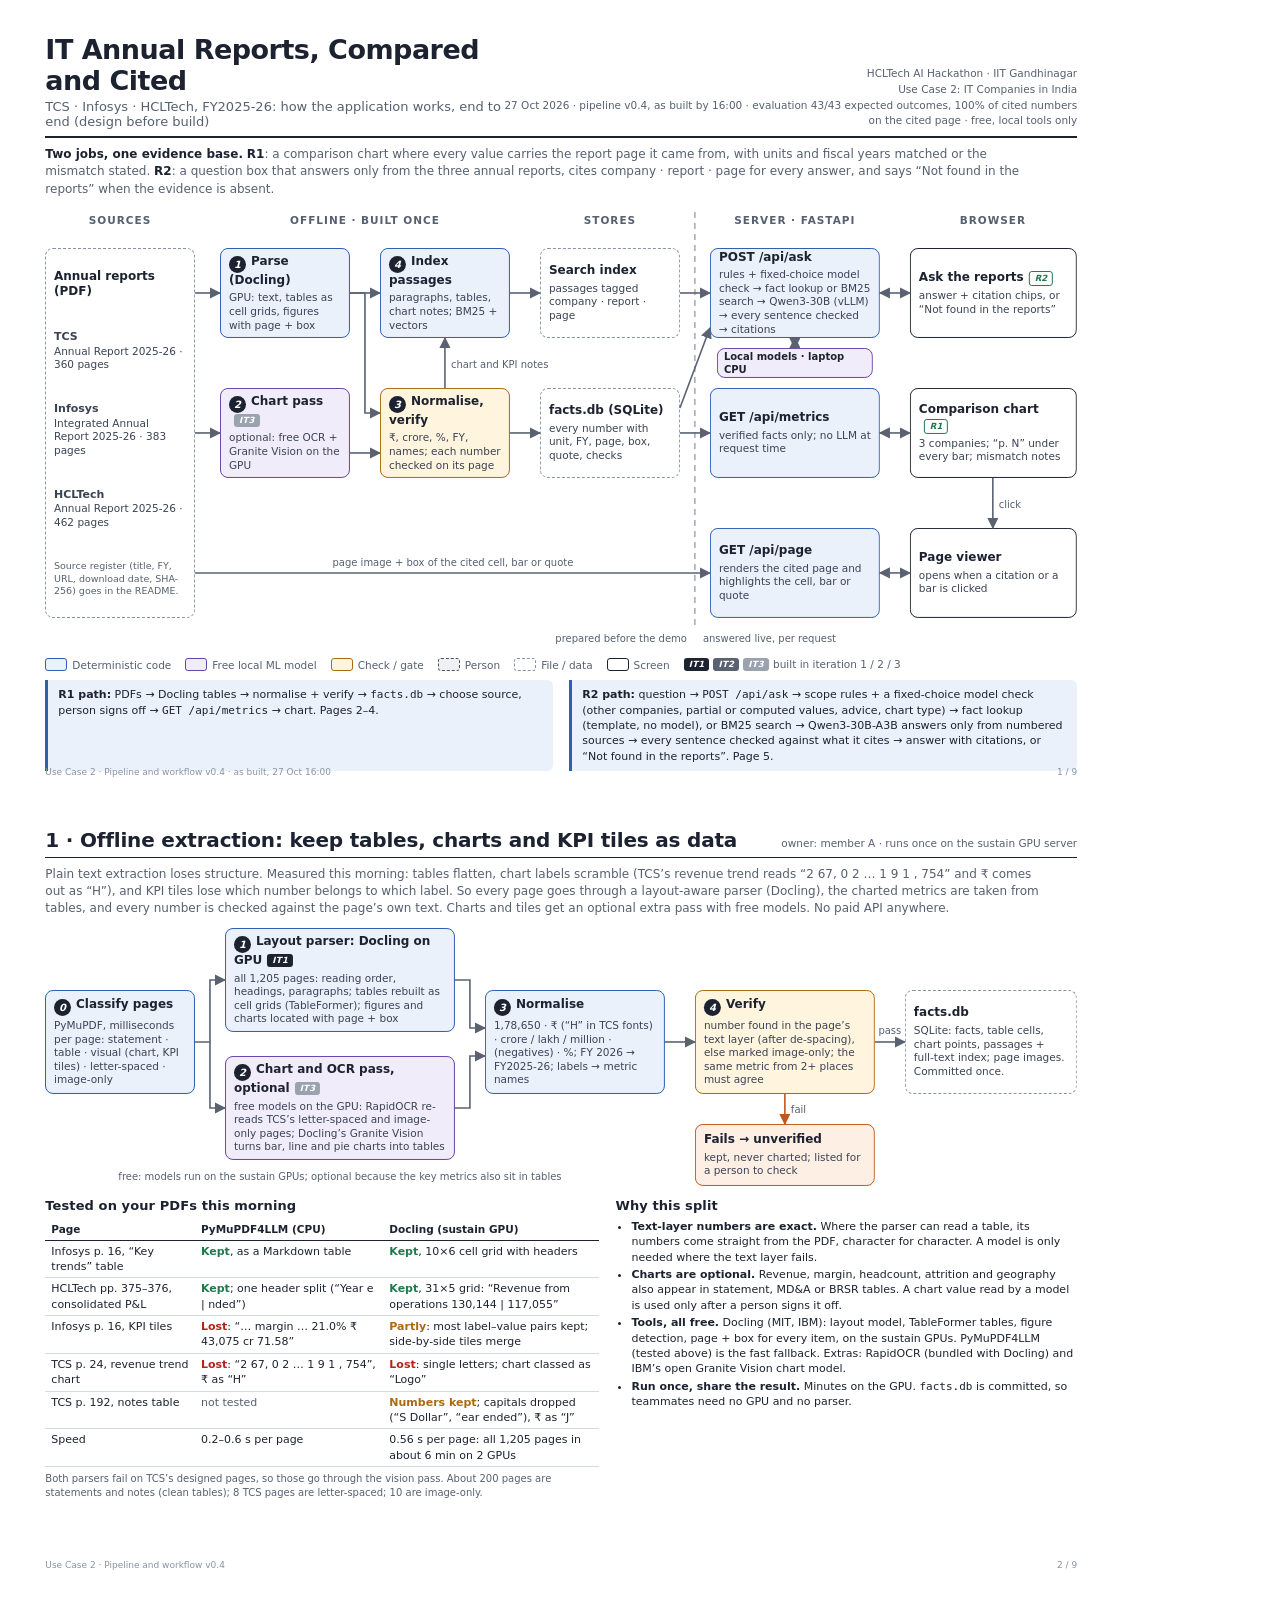
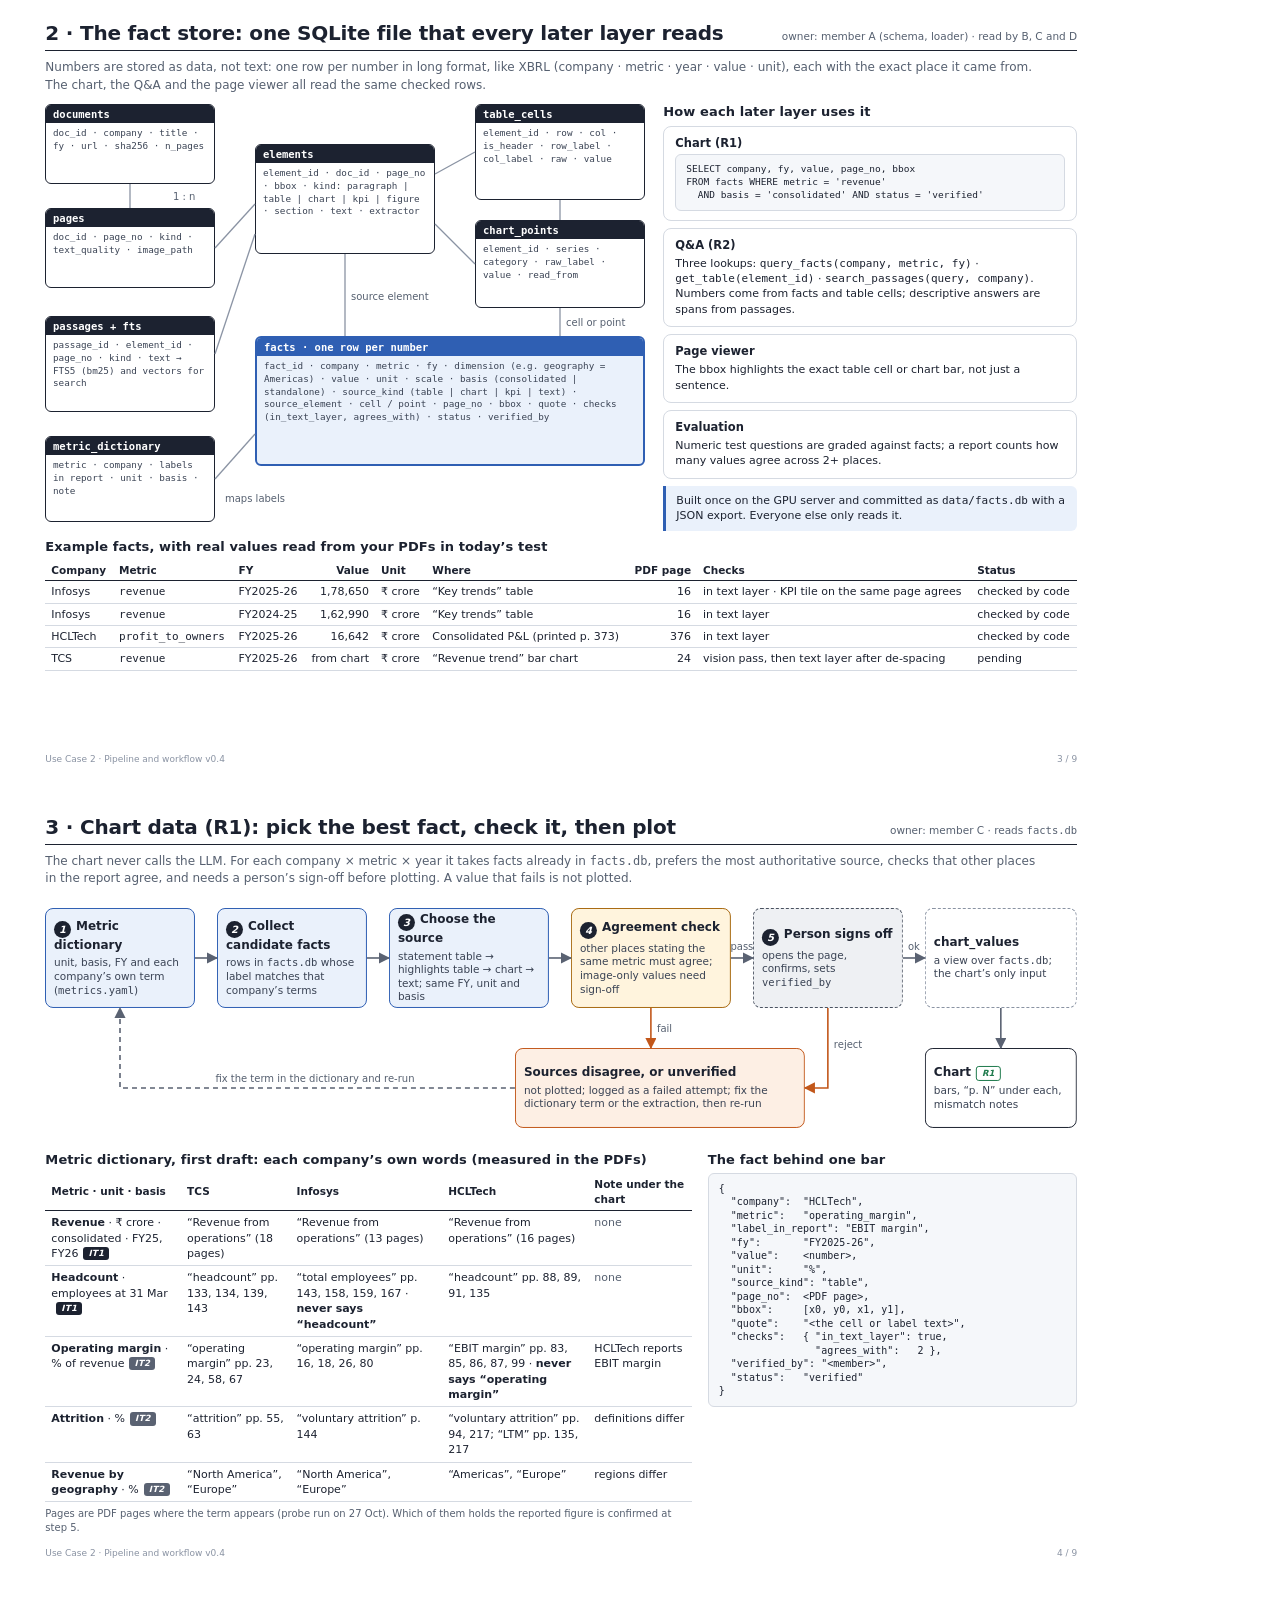
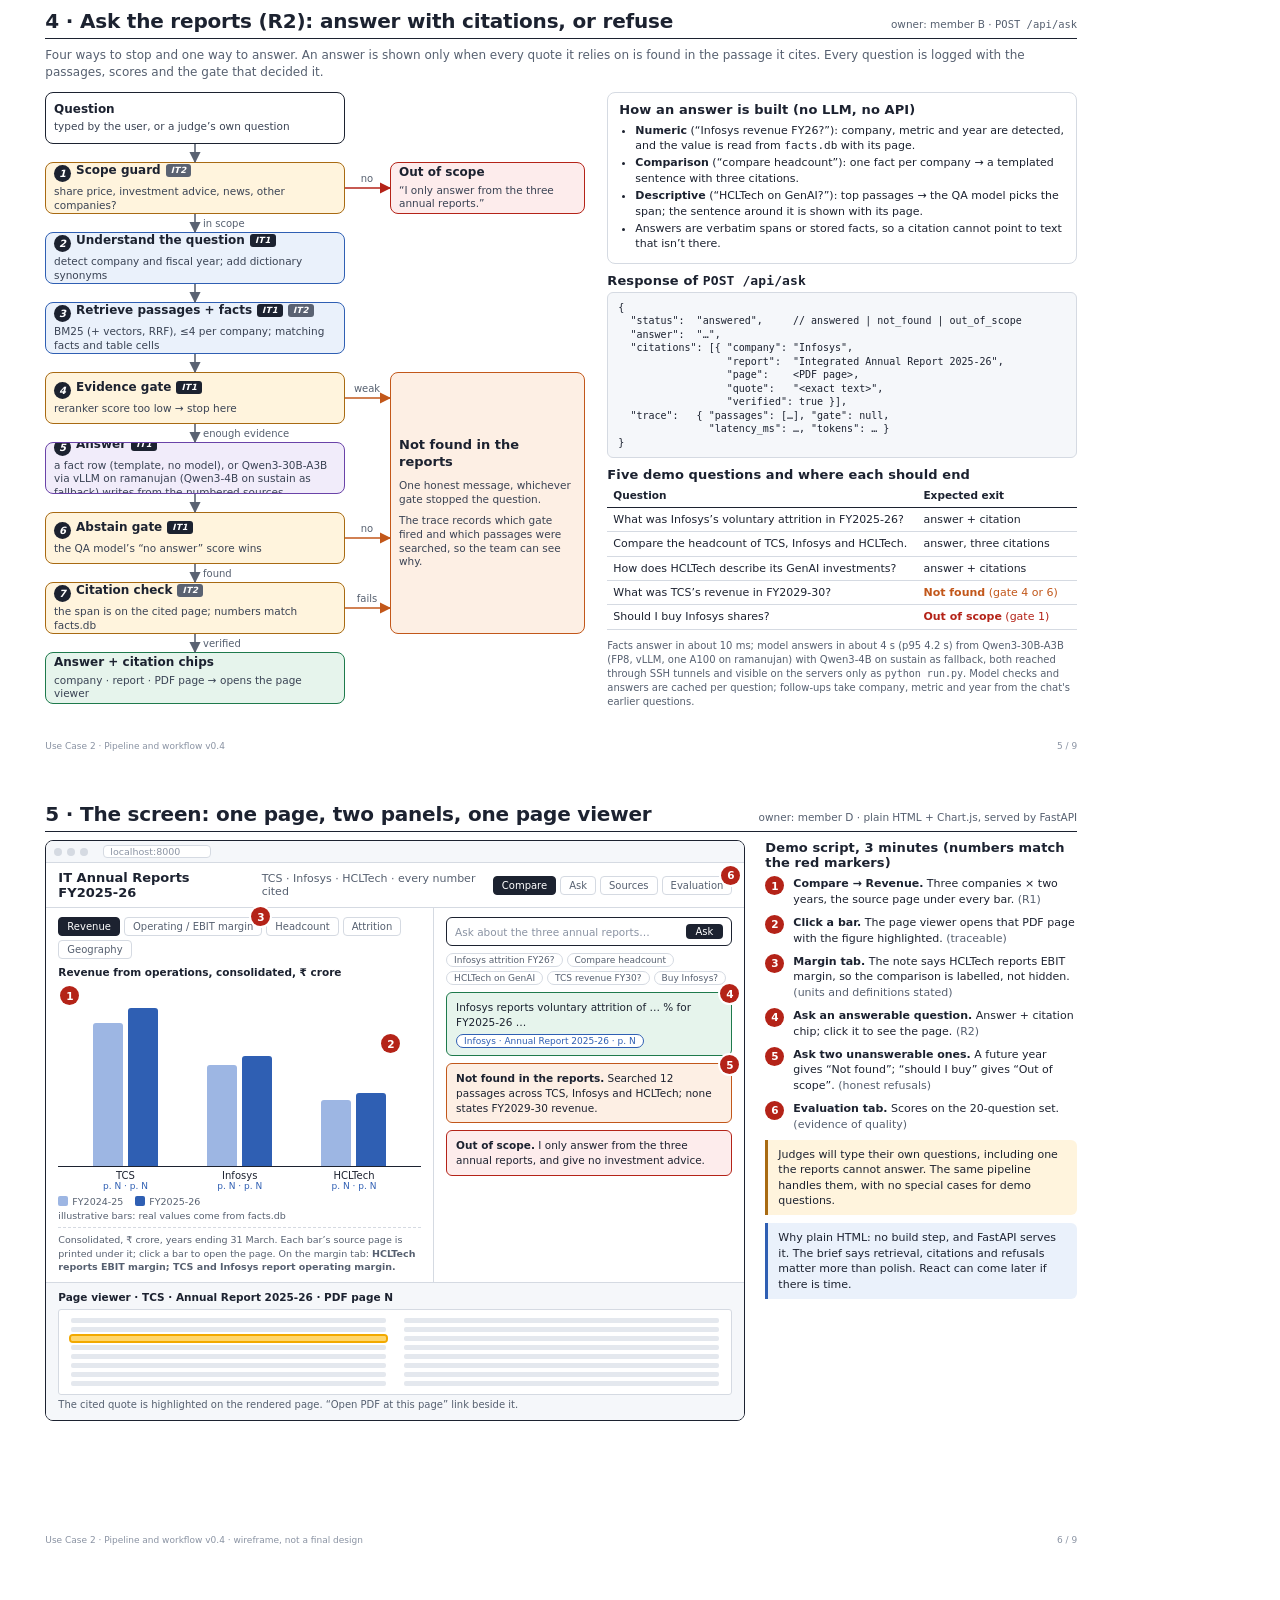
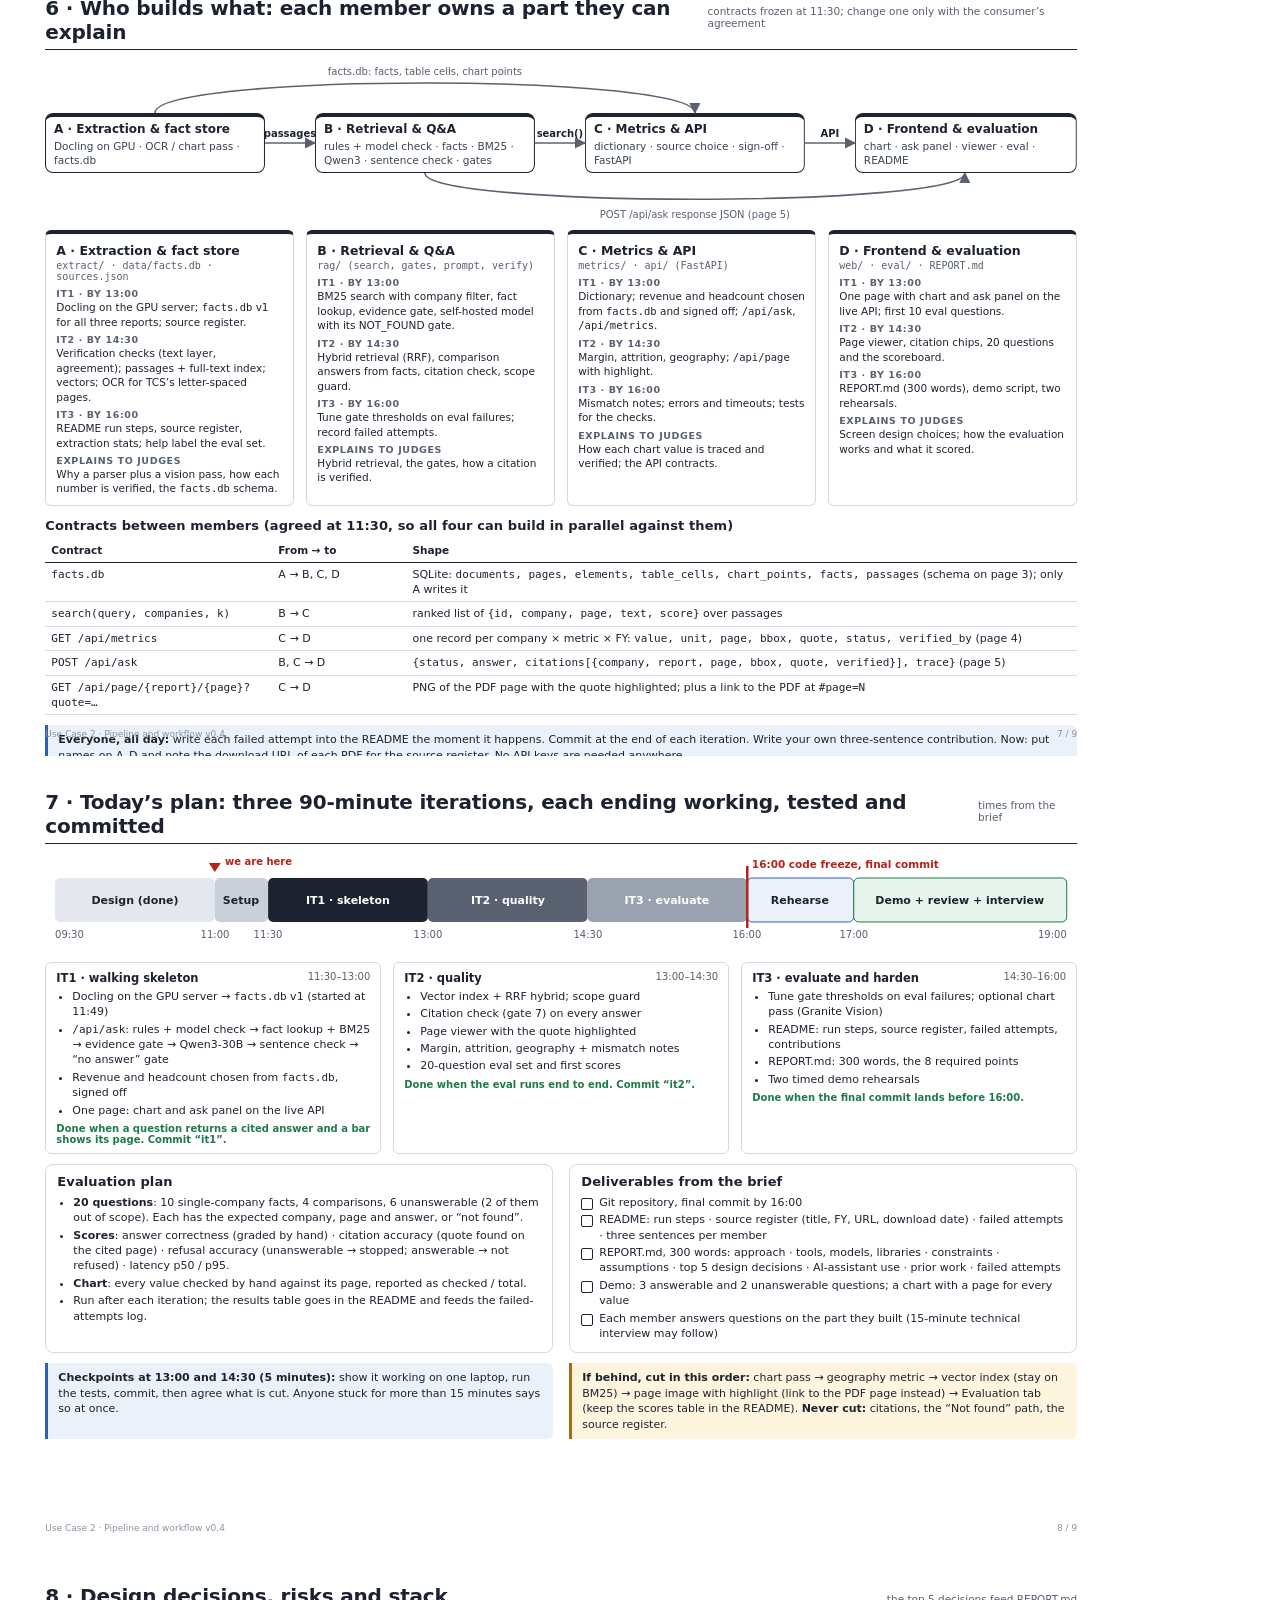
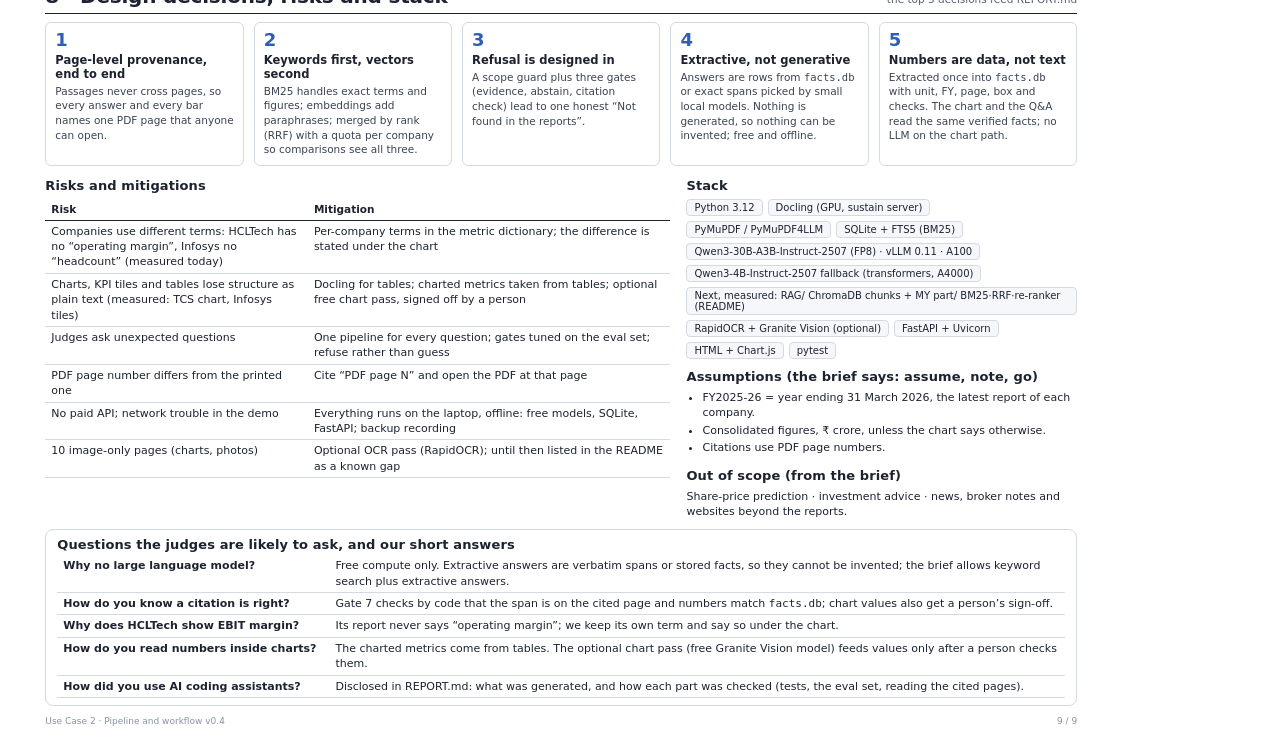
==== commit 422d1cde: "Design doc v0.4: as built" ====
--- a/docs/pipeline.html
+++ b/docs/pipeline.html
@@ -203,7 +203,7 @@
       <h1>IT Annual Reports, Compared and Cited</h1>
       <div class="sub">TCS · Infosys · HCLTech, FY2025-26: how the application works, end to end (design before build)</div>
     </div>
-    <div class="meta">HCLTech AI Hackathon · IIT Gandhinagar<br>Use Case 2: IT Companies in India<br>27 Oct 2026 · pipeline v0.3 · free, local tools only</div>
+    <div class="meta">HCLTech AI Hackathon · IIT Gandhinagar<br>Use Case 2: IT Companies in India<br>27 Oct 2026 · pipeline v0.4, as built by 16:00 · evaluation 43/43 expected outcomes, 100% of cited numbers on the cited page · free, local tools only</div>
   </div>
   <p class="lede"><b style="color:var(--ink)">Two jobs, one evidence base.</b> <b style="color:var(--ink)">R1</b>: a comparison chart where every value carries the report page it came from, with units and fiscal years matched or the mismatch stated.
     <b style="color:var(--ink)">R2</b>: a question box that answers only from the three annual reports, cites company · report · page for every answer, and says “Not found in the reports” when the evidence is absent.</p>
@@ -234,7 +234,7 @@
     <foreignObject x="495" y="40" width="140" height="90"><div class="n data"><b>Search index</b><span>passages tagged company · report · page</span></div></foreignObject>
     <foreignObject x="495" y="180" width="140" height="90"><div class="n data"><b>facts.db (SQLite)</b><span>every number with unit, FY, page, box, quote, checks</span></div></foreignObject>
 
-    <foreignObject x="665" y="40" width="170" height="90"><div class="n code"><b>POST /api/ask</b><span>fact lookup or search → reranker gate → extractive QA → citation check</span></div></foreignObject>
+    <foreignObject x="665" y="40" width="170" height="90"><div class="n code"><b>POST /api/ask</b><span>rules + fixed-choice model check → fact lookup or BM25 search → Qwen3-30B (vLLM) → every sentence checked → citations</span></div></foreignObject>
     <foreignObject x="672" y="140" width="156" height="30"><div class="n llm" style="padding:2px 6px;align-items:center"><b style="font-size:10px">Local models · laptop CPU</b></div></foreignObject>
     <foreignObject x="665" y="180" width="170" height="90"><div class="n code"><b>GET /api/metrics</b><span>verified facts only; no LLM at request time</span></div></foreignObject>
     <foreignObject x="665" y="320" width="170" height="90"><div class="n code"><b>GET /api/page</b><span>renders the cited page and highlights the cell, bar or quote</span></div></foreignObject>
@@ -276,9 +276,9 @@
   </div>
   <div class="row" style="margin-top:9px">
     <div class="callout col"><b>R1 path:</b> PDFs → Docling tables → normalise + verify → <code>facts.db</code> → choose source, person signs off → <code>GET /api/metrics</code> → chart. Pages 2–4.</div>
-    <div class="callout col"><b>R2 path:</b> question → <code>POST /api/ask</code> → scope guard → fact lookup, or search + reranker → extractive QA picks the exact span → answer with citations, or “Not found in the reports”. Page 5.</div>
-  </div>
-  <div class="foot"><span>Use Case 2 · Pipeline and workflow v0.3 · design document, nothing built yet</span><span>1 / 9</span></div>
+    <div class="callout col"><b>R2 path:</b> question → <code>POST /api/ask</code> → scope rules + a fixed-choice model check (other companies, partial or computed values, advice, chart type) → fact lookup (template, no model), or BM25 search → Qwen3-30B-A3B answers only from numbered sources → every sentence checked against what it cites → answer with citations, or “Not found in the reports”. Page 5.</div>
+  </div>
+  <div class="foot"><span>Use Case 2 · Pipeline and workflow v0.4 · as built, 27 Oct 16:00</span><span>1 / 9</span></div>
 </section>
 
 <!-- ============================ PAGE 2: EXTRACTION ============================ -->
@@ -331,7 +331,7 @@
       </ul>
     </div>
   </div>
-  <div class="foot"><span>Use Case 2 · Pipeline and workflow v0.3</span><span>2 / 9</span></div>
+  <div class="foot"><span>Use Case 2 · Pipeline and workflow v0.4</span><span>2 / 9</span></div>
 </section>
 
 <!-- ============================ PAGE 3: FACT STORE ============================ -->
@@ -388,7 +388,7 @@
     <tr><td>HCLTech</td><td><code>profit_to_owners</code></td><td>FY2025-26</td><td class="num">16,642</td><td>₹ crore</td><td>Consolidated P&amp;L (printed p. 373)</td><td class="num">376</td><td>in text layer</td><td>checked by code</td></tr>
     <tr><td>TCS</td><td><code>revenue</code></td><td>FY2025-26</td><td class="num">from chart</td><td>₹ crore</td><td>“Revenue trend” bar chart</td><td class="num">24</td><td>vision pass, then text layer after de-spacing</td><td>pending</td></tr>
   </table>
-  <div class="foot"><span>Use Case 2 · Pipeline and workflow v0.3</span><span>3 / 9</span></div>
+  <div class="foot"><span>Use Case 2 · Pipeline and workflow v0.4</span><span>3 / 9</span></div>
 </section>
 
 <!-- ============================ PAGE 3: METRICS ============================ -->
@@ -456,7 +456,7 @@
 }</pre>
     </div>
   </div>
-  <div class="foot"><span>Use Case 2 · Pipeline and workflow v0.3</span><span>4 / 9</span></div>
+  <div class="foot"><span>Use Case 2 · Pipeline and workflow v0.4</span><span>4 / 9</span></div>
 </section>
 
 <!-- ============================ PAGE 4: Q&A ============================ -->
@@ -472,7 +472,7 @@
         <foreignObject x="0" y="140" width="300" height="52"><div class="n code"><b><i class="k">2</i>Understand the question<i class="it">IT1</i></b><span>detect company and fiscal year; add dictionary synonyms</span></div></foreignObject>
         <foreignObject x="0" y="210" width="300" height="52"><div class="n code"><b><i class="k">3</i>Retrieve passages + facts<i class="it">IT1</i><i class="it i2">IT2</i></b><span>BM25 (+ vectors, RRF), ≤4 per company; matching facts and table cells</span></div></foreignObject>
         <foreignObject x="0" y="280" width="300" height="52"><div class="n gate"><b><i class="k">4</i>Evidence gate<i class="it">IT1</i></b><span>reranker score too low → stop here</span></div></foreignObject>
-        <foreignObject x="0" y="350" width="300" height="52"><div class="n llm"><b><i class="k">5</i>Extractive answer<i class="it">IT1</i></b><span>a fact row, or a QA model (RoBERTa, SQuAD 2.0) picks the exact span</span></div></foreignObject>
+        <foreignObject x="0" y="350" width="300" height="52"><div class="n llm"><b><i class="k">5</i>Answer<i class="it">IT1</i></b><span>a fact row (template, no model), or Qwen3-30B-A3B via vLLM on ramanujan (Qwen3-4B on sustain as fallback) writes from the numbered sources</span></div></foreignObject>
         <foreignObject x="0" y="420" width="300" height="52"><div class="n gate"><b><i class="k">6</i>Abstain gate<i class="it">IT1</i></b><span>the QA model’s “no answer” score wins</span></div></foreignObject>
         <foreignObject x="0" y="490" width="300" height="52"><div class="n gate"><b><i class="k">7</i>Citation check<i class="it i2">IT2</i></b><span>the span is on the cited page; numbers match facts.db</span></div></foreignObject>
         <foreignObject x="0" y="560" width="300" height="52"><div class="n ok"><b>Answer + citation chips</b><span>company · report · PDF page → opens the page viewer</span></div></foreignObject>
@@ -543,10 +543,10 @@
           <tr><td>Should I buy Infosys shares?</td><td style="color:var(--oos)"><b>Out of scope</b> (gate 1)</td></tr>
         </table>
       </div>
-      <p class="small muted" style="margin:0">Runs on the laptop CPU, about 1–2 s per question, with about 750 MB of free models (bge-small embeddings, MiniLM reranker, RoBERTa-SQuAD2). No internet needed during the demo.</p>
-    </div>
-  </div>
-  <div class="foot"><span>Use Case 2 · Pipeline and workflow v0.3</span><span>5 / 9</span></div>
+      <p class="small muted" style="margin:0">Facts answer in about 10 ms; model answers in about 4 s (p95 4.2 s) from Qwen3-30B-A3B (FP8, vLLM, one A100 on ramanujan) with Qwen3-4B on sustain as fallback, both reached through SSH tunnels and visible on the servers only as <code>python run.py</code>. Model checks and answers are cached per question; follow-ups take company, metric and year from the chat's earlier questions.</p>
+    </div>
+  </div>
+  <div class="foot"><span>Use Case 2 · Pipeline and workflow v0.4</span><span>5 / 9</span></div>
 </section>
 
 <!-- ============================ PAGE 5: SCREEN ============================ -->
@@ -608,7 +608,7 @@
       <div class="callout" style="margin-top:8px">Why plain HTML: no build step, and FastAPI serves it. The brief says retrieval, citations and refusals matter more than polish. React can come later if there is time.</div>
     </div>
   </div>
-  <div class="foot"><span>Use Case 2 · Pipeline and workflow v0.3 · wireframe, not a final design</span><span>6 / 9</span></div>
+  <div class="foot"><span>Use Case 2 · Pipeline and workflow v0.4 · wireframe, not a final design</span><span>6 / 9</span></div>
 </section>
 
 <!-- ============================ PAGE 6: TEAM ============================ -->
@@ -617,7 +617,7 @@
 
   <svg class="d" viewBox="0 0 1032 164">
     <foreignObject x="0" y="55" width="220" height="60"><div class="n ui" style="border-top-width:4px"><b>A · Extraction & fact store</b><span>Docling on GPU · OCR / chart pass · facts.db</span></div></foreignObject>
-    <foreignObject x="270" y="55" width="220" height="60"><div class="n ui" style="border-top-width:4px"><b>B · Retrieval & Q&A</b><span>search · reranker · extractive QA · gates</span></div></foreignObject>
+    <foreignObject x="270" y="55" width="220" height="60"><div class="n ui" style="border-top-width:4px"><b>B · Retrieval & Q&A</b><span>rules + model check · facts · BM25 · Qwen3 · sentence check · gates</span></div></foreignObject>
     <foreignObject x="540" y="55" width="220" height="60"><div class="n ui" style="border-top-width:4px"><b>C · Metrics & API</b><span>dictionary · source choice · sign-off · FastAPI</span></div></foreignObject>
     <foreignObject x="810" y="55" width="222" height="60"><div class="n ui" style="border-top-width:4px"><b>D · Frontend & evaluation</b><span>chart · ask panel · viewer · eval · README</span></div></foreignObject>
     <path class="edge" d="M220,85 L270,85"/>
@@ -645,7 +645,7 @@
     <div class="mcard">
       <h4>B · Retrieval & Q&A</h4><div class="own">rag/ (search, gates, prompt, verify)</div>
       <dl>
-        <dt>IT1 · BY 13:00</dt><dd>BM25 search with company filter, fact lookup, reranker gate, extractive QA with its “no answer” gate.</dd>
+        <dt>IT1 · BY 13:00</dt><dd>BM25 search with company filter, fact lookup, evidence gate, self-hosted model with its NOT_FOUND gate.</dd>
         <dt>IT2 · BY 14:30</dt><dd>Hybrid retrieval (RRF), comparison answers from facts, citation check, scope guard.</dd>
         <dt>IT3 · BY 16:00</dt><dd>Tune gate thresholds on eval failures; record failed attempts.</dd>
         <dt>EXPLAINS TO JUDGES</dt><dd>Hybrid retrieval, the gates, how a citation is verified.</dd>
@@ -680,7 +680,7 @@
     <tr><td><code>GET /api/page/{report}/{page}?quote=…</code></td><td>C → D</td><td>PNG of the PDF page with the quote highlighted; plus a link to the PDF at <code>#page=N</code></td></tr>
   </table>
   <div class="callout" style="margin-top:10px"><b>Everyone, all day:</b> write each failed attempt into the README the moment it happens. Commit at the end of each iteration. Write your own three-sentence contribution. Now: put names on A–D and note the download URL of each PDF for the source register. No API keys are needed anywhere.</div>
-  <div class="foot"><span>Use Case 2 · Pipeline and workflow v0.3</span><span>7 / 9</span></div>
+  <div class="foot"><span>Use Case 2 · Pipeline and workflow v0.4</span><span>7 / 9</span></div>
 </section>
 
 <!-- ============================ PAGE 7: PLAN ============================ -->
@@ -719,7 +719,7 @@
       <h4>IT1 · walking skeleton <span>11:30–13:00</span></h4>
       <ul>
         <li>Docling on the GPU server → <code>facts.db</code> v1 (started at 11:49)</li>
-        <li><code>/api/ask</code>: fact lookup + BM25 → reranker gate → extractive QA → “no answer” gate</li>
+        <li><code>/api/ask</code>: rules + model check → fact lookup + BM25 → evidence gate → Qwen3-30B → sentence check → “no answer” gate</li>
         <li>Revenue and headcount chosen from <code>facts.db</code>, signed off</li>
         <li>One page: chart and ask panel on the live API</li>
       </ul>
@@ -773,7 +773,7 @@
     <div class="col callout"><b>Checkpoints at 13:00 and 14:30 (5 minutes):</b> show it working on one laptop, run the tests, commit, then agree what is cut. Anyone stuck for more than 15 minutes says so at once.</div>
     <div class="col callout warn"><b>If behind, cut in this order:</b> chart pass → geography metric → vector index (stay on BM25) → page image with highlight (link to the PDF page instead) → Evaluation tab (keep the scores table in the README). <b>Never cut:</b> citations, the “Not found” path, the source register.</div>
   </div>
-  <div class="foot"><span>Use Case 2 · Pipeline and workflow v0.3</span><span>8 / 9</span></div>
+  <div class="foot"><span>Use Case 2 · Pipeline and workflow v0.4</span><span>8 / 9</span></div>
 </section>
 
 <!-- ============================ PAGE 8: DECISIONS ============================ -->
@@ -804,7 +804,7 @@
     <div class="col" style="display:flex;flex-direction:column;gap:10px">
       <div>
         <h3>Stack</h3>
-        <div class="stack"><span>Python 3.12</span><span>Docling (GPU, sustain server)</span><span>PyMuPDF / PyMuPDF4LLM</span><span>SQLite + FTS5 (BM25)</span><span>bge-small embeddings</span><span>MiniLM cross-encoder reranker</span><span>RoBERTa-base SQuAD 2.0 (extractive QA)</span><span>RapidOCR + Granite Vision (optional)</span><span>FastAPI + Uvicorn</span><span>HTML + Chart.js</span><span>pytest</span></div>
+        <div class="stack"><span>Python 3.12</span><span>Docling (GPU, sustain server)</span><span>PyMuPDF / PyMuPDF4LLM</span><span>SQLite + FTS5 (BM25)</span><span>Qwen3-30B-A3B-Instruct-2507 (FP8) · vLLM 0.11 · A100</span><span>Qwen3-4B-Instruct-2507 fallback (transformers, A4000)</span><span>Next, measured: RAG/ ChromaDB chunks + MY part/ BM25·RRF·re-ranker (README)</span><span>RapidOCR + Granite Vision (optional)</span><span>FastAPI + Uvicorn</span><span>HTML + Chart.js</span><span>pytest</span></div>
       </div>
       <div>
         <h3>Assumptions (the brief says: assume, note, go)</h3>
@@ -830,7 +830,7 @@
       <tr><td><b>How did you use AI coding assistants?</b></td><td>Disclosed in REPORT.md: what was generated, and how each part was checked (tests, the eval set, reading the cited pages).</td></tr>
     </table>
   </div>
-  <div class="foot"><span>Use Case 2 · Pipeline and workflow v0.3</span><span>9 / 9</span></div>
+  <div class="foot"><span>Use Case 2 · Pipeline and workflow v0.4</span><span>9 / 9</span></div>
 </section>
 
 </body>
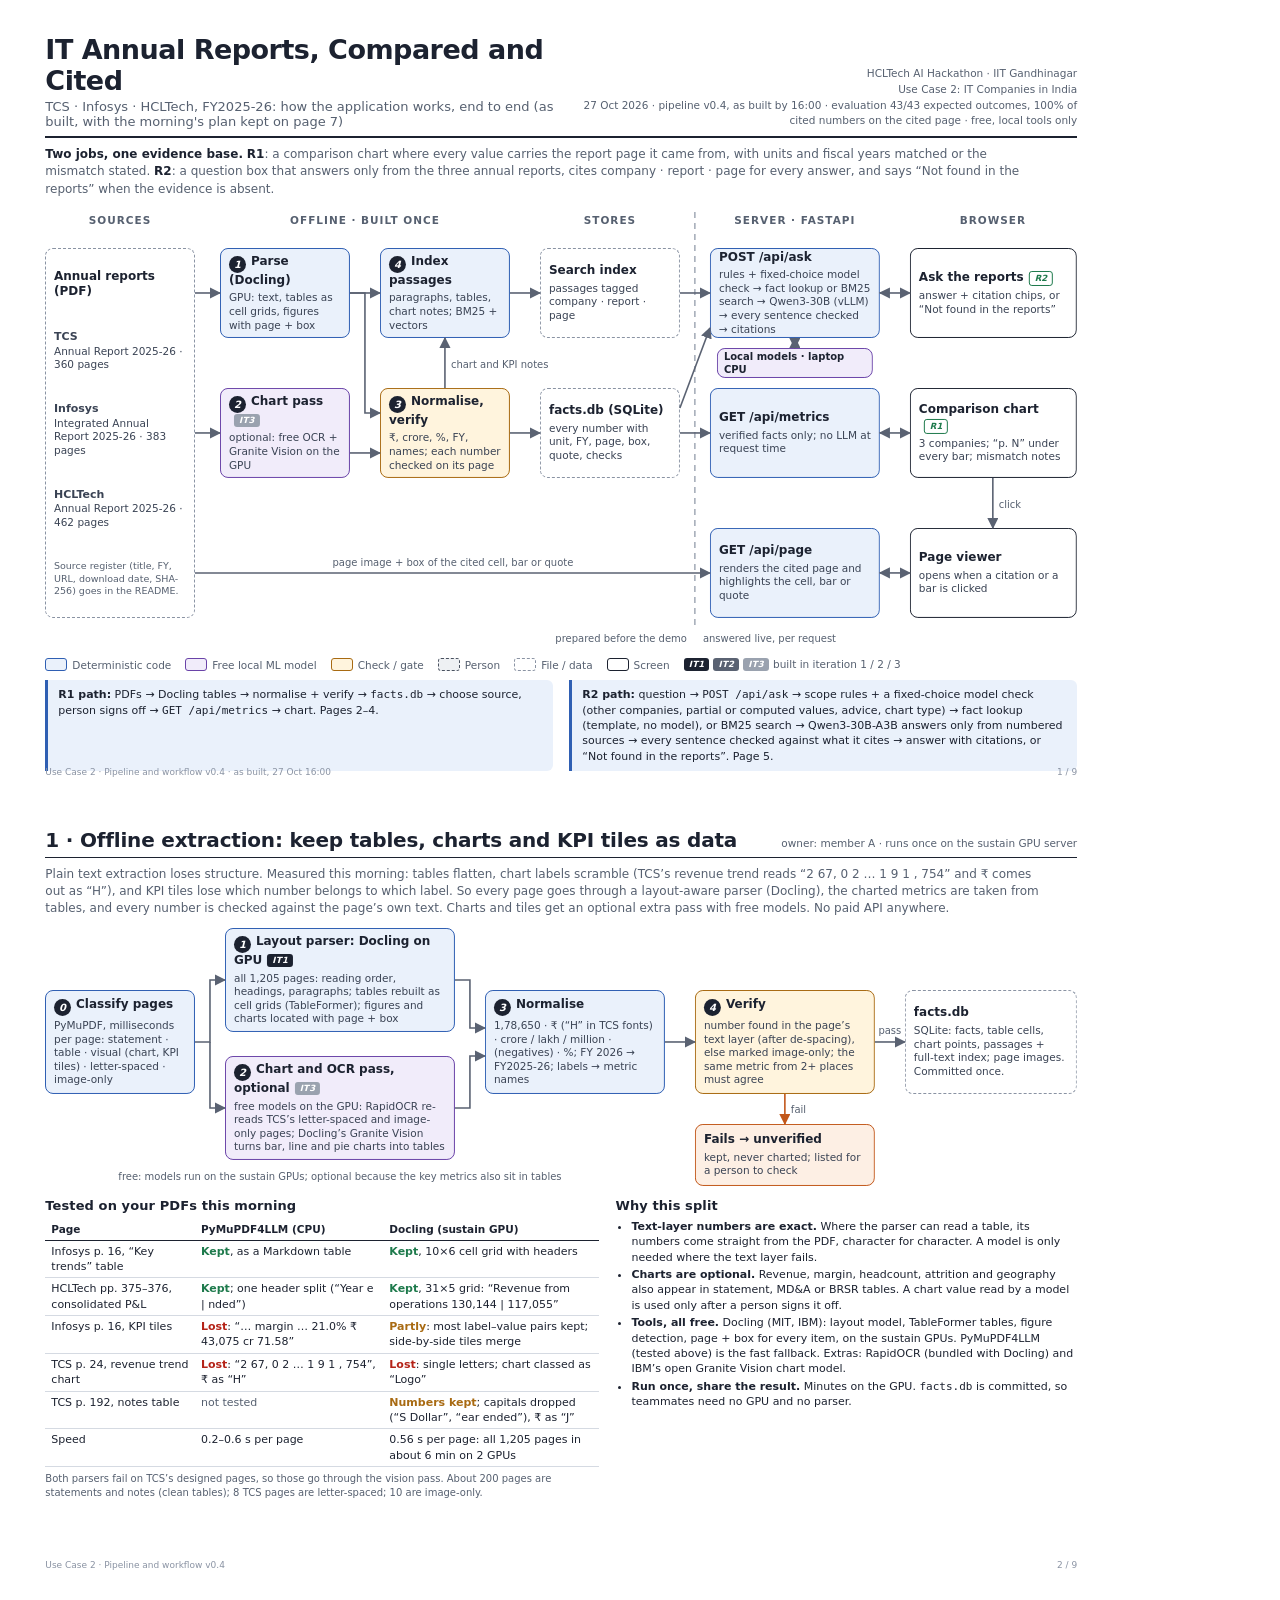
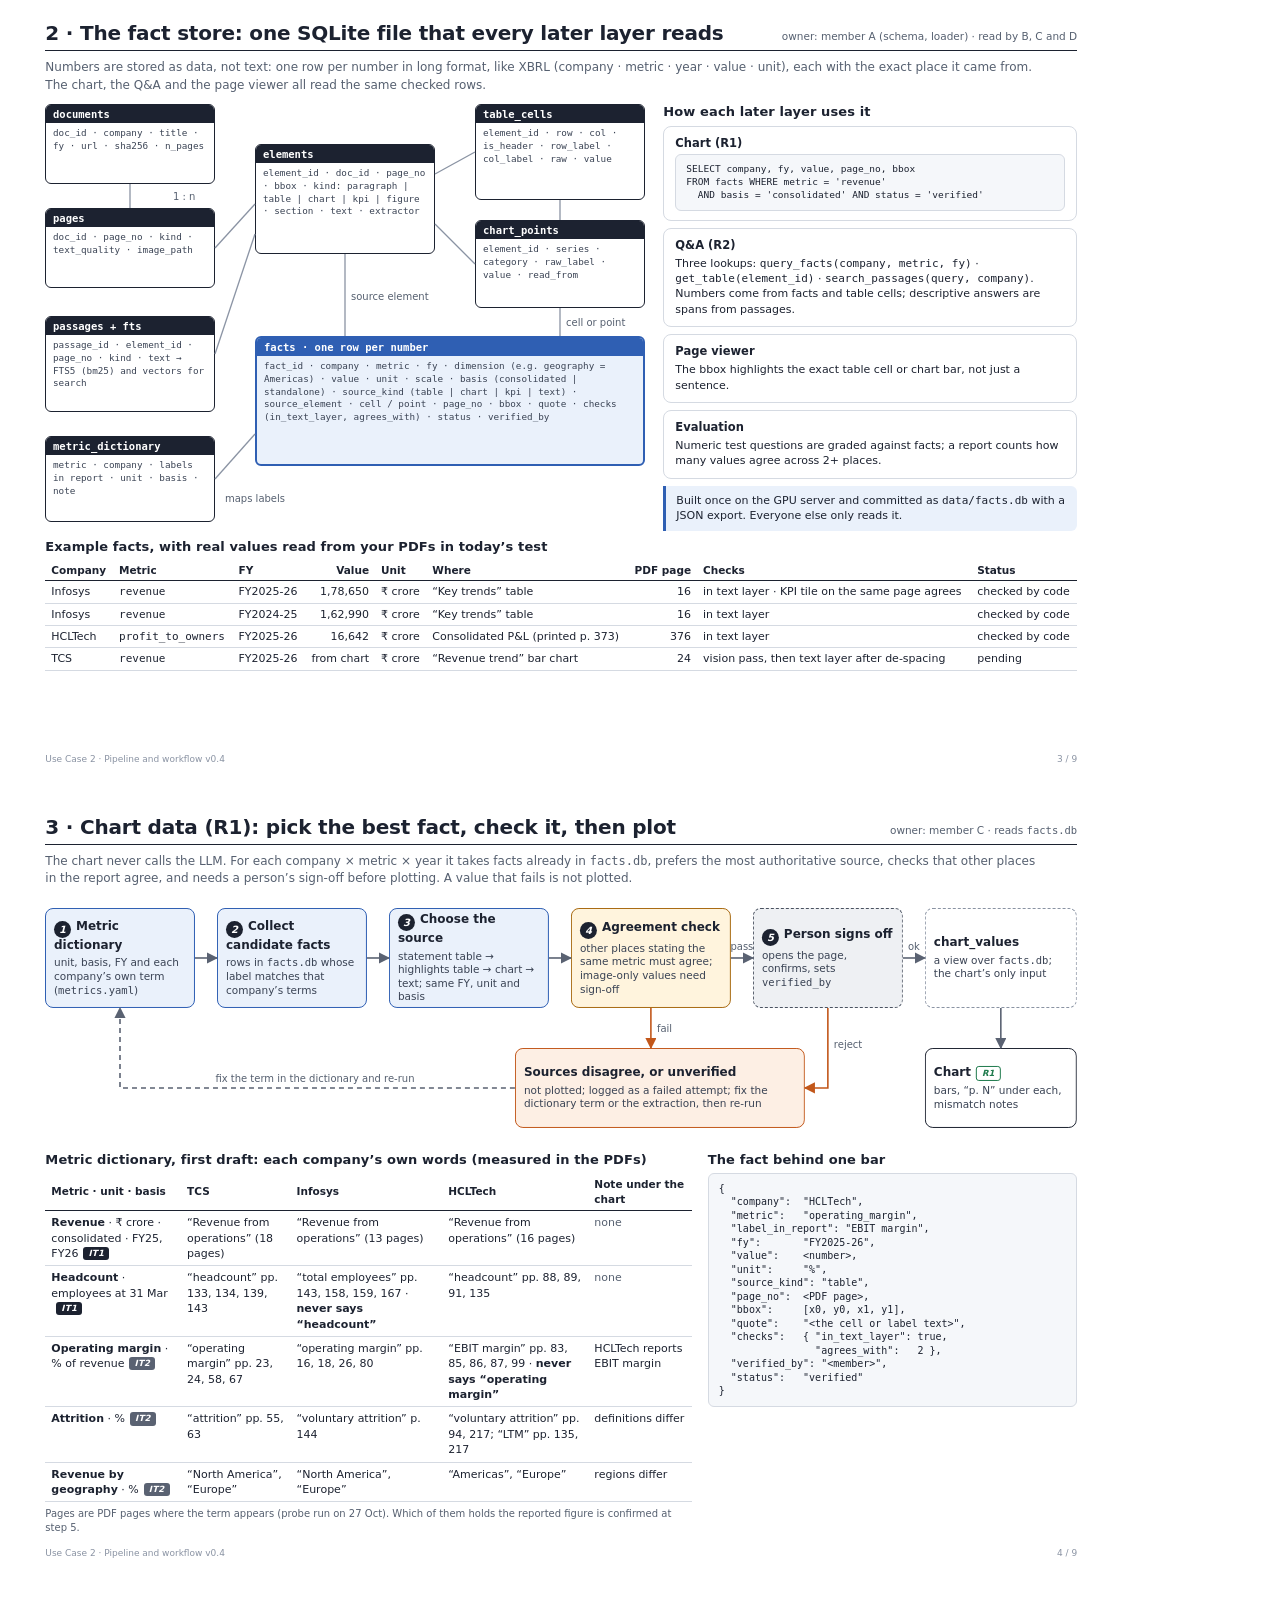
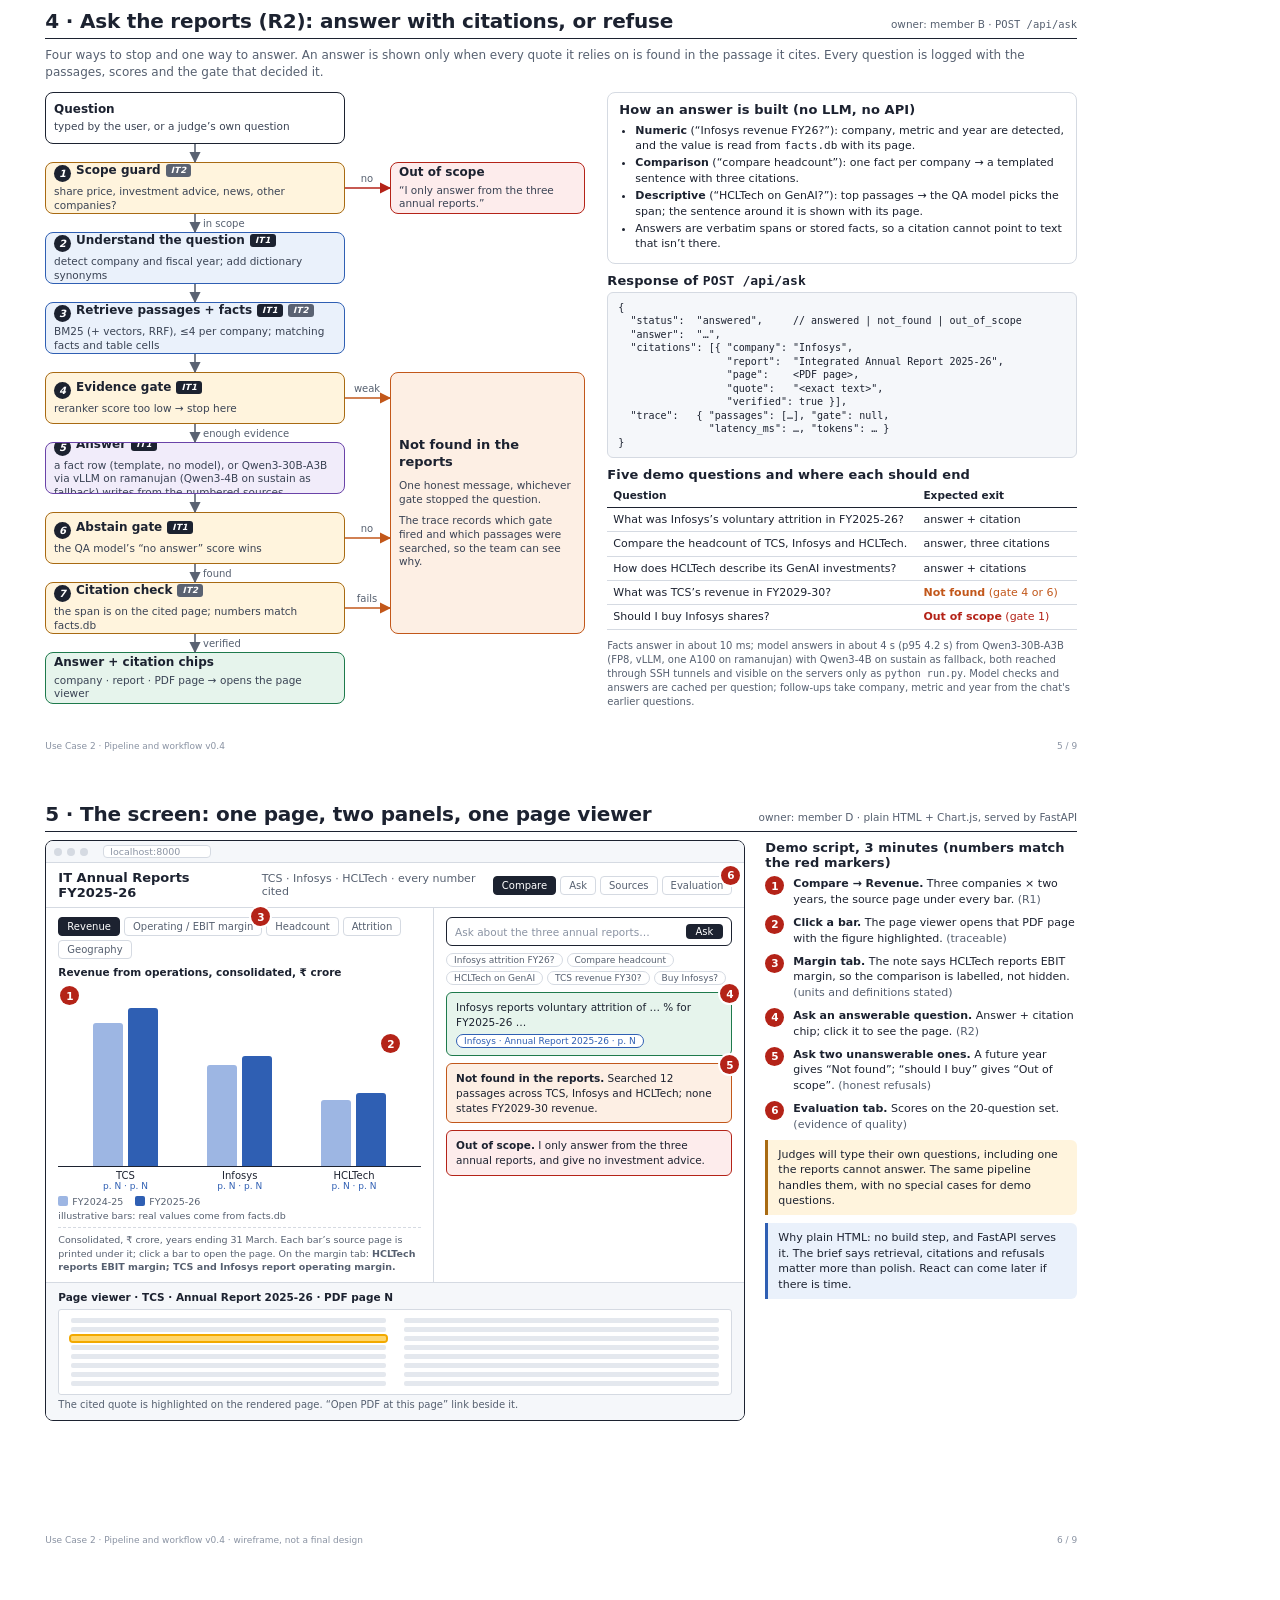
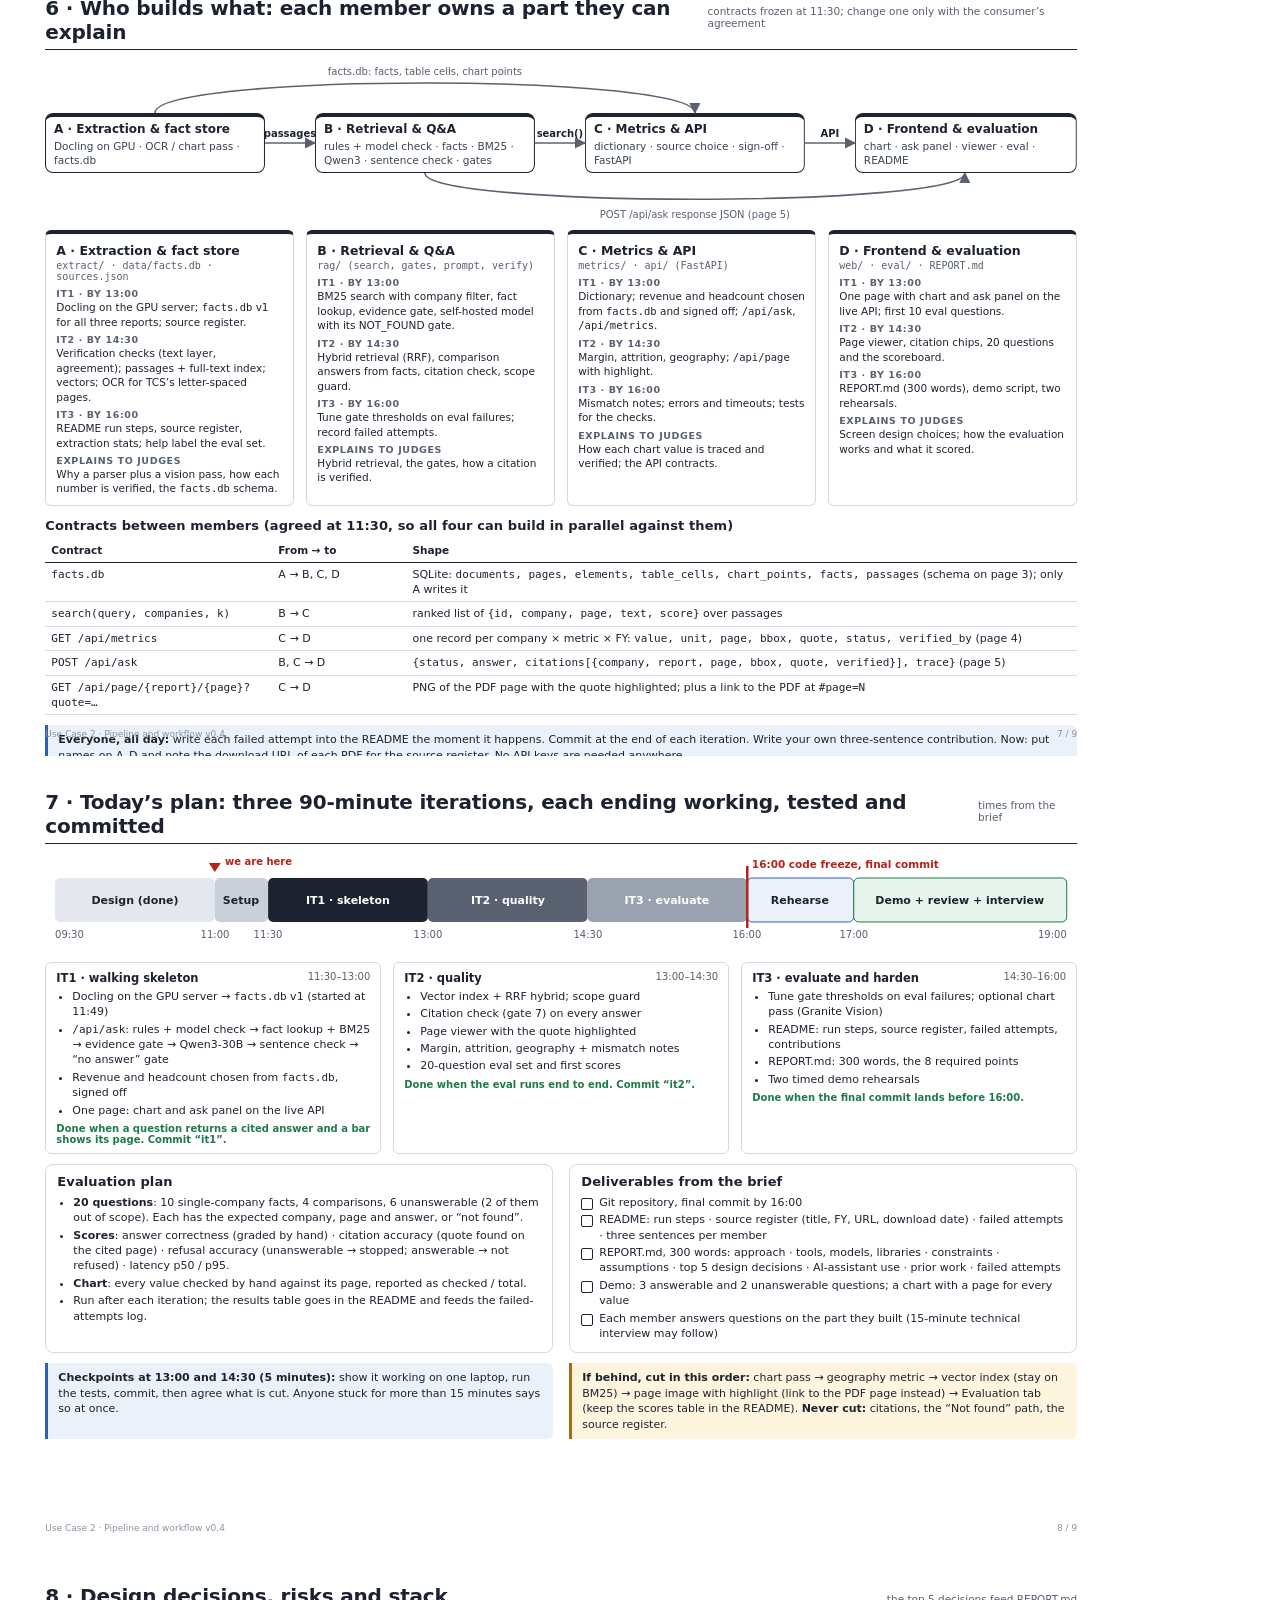
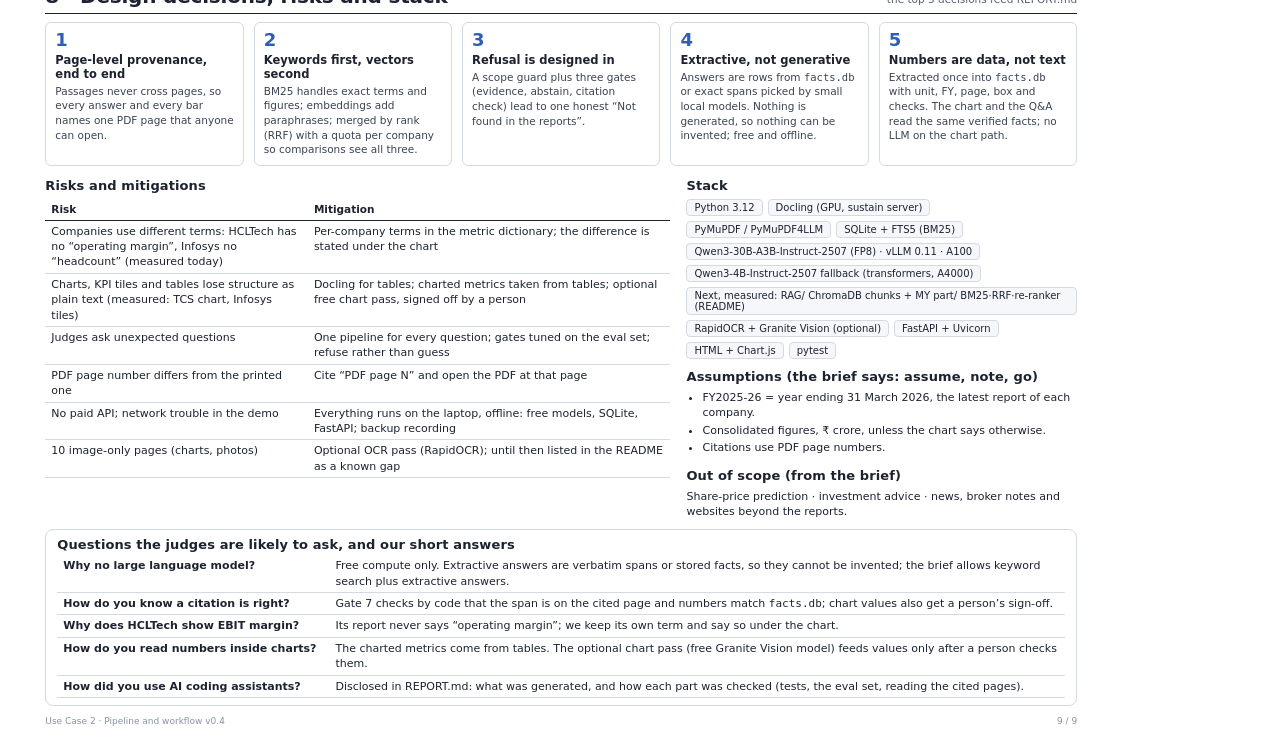
==== commit adce7072: "Design doc: cover wording" ====
--- a/docs/pipeline.html
+++ b/docs/pipeline.html
@@ -201,7 +201,7 @@
   <div class="title">
     <div>
       <h1>IT Annual Reports, Compared and Cited</h1>
-      <div class="sub">TCS · Infosys · HCLTech, FY2025-26: how the application works, end to end (design before build)</div>
+      <div class="sub">TCS · Infosys · HCLTech, FY2025-26: how the application works, end to end (as built, with the morning's plan kept on page 7)</div>
     </div>
     <div class="meta">HCLTech AI Hackathon · IIT Gandhinagar<br>Use Case 2: IT Companies in India<br>27 Oct 2026 · pipeline v0.4, as built by 16:00 · evaluation 43/43 expected outcomes, 100% of cited numbers on the cited page · free, local tools only</div>
   </div>
